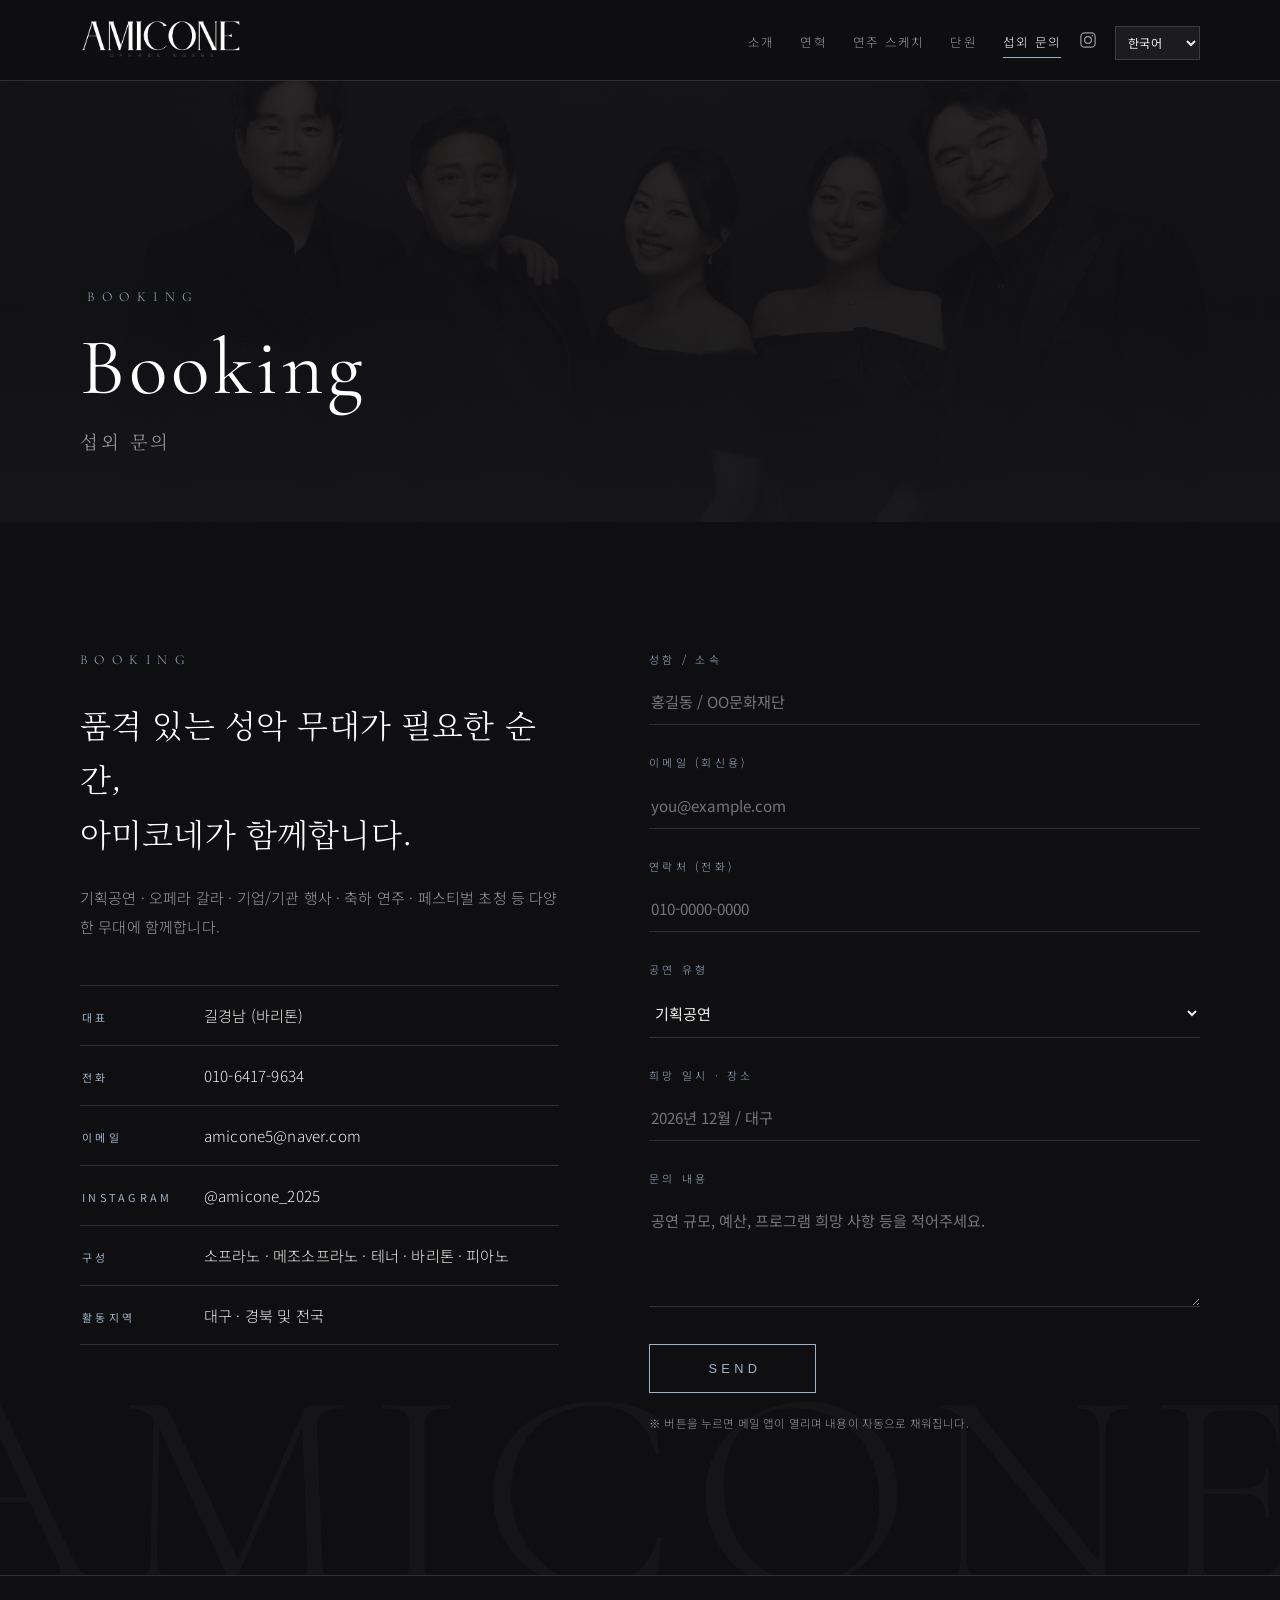
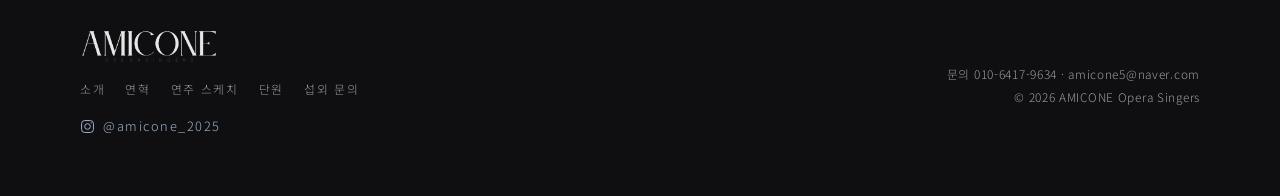
==== contact.html @ 29c4e0a0 "Add files via upload" ====
<!DOCTYPE html>
<html lang="ko">
<head>
<meta charset="UTF-8">
<meta name="viewport" content="width=device-width, initial-scale=1.0">
<title>섭외 문의 · Booking | AMICONE 아미코네</title>
<meta name="description" content="아미코네 섭외 문의 — 기획공연·기업/기관 행사·축하 연주·페스티벌 초청. 010-6417-9634 · amicone5@naver.com">
<meta property="og:type" content="website">
<meta property="og:title" content="섭외 문의 · Booking | AMICONE">
<meta property="og:description" content="기획공연·기업/기관 행사·축하 연주·페스티벌 초청 문의.">
<meta property="og:image" content="assets/hero.jpg">
<link rel="icon" href="assets/logo_dark.png" type="image/png">
<link rel="preconnect" href="https://fonts.googleapis.com">
<link href="https://fonts.googleapis.com/css2?family=Cormorant+Garamond:ital,wght@0,300;0,400;0,500;0,600;1,300;1,400&family=Noto+Serif+KR:wght@200;300;400;600&family=Noto+Sans+KR:wght@300;400;500&display=swap" rel="stylesheet">
<link rel="stylesheet" href="assets/style.css">
</head>
<body>

<nav id="nav" class="static-solid">
  <div class="wrap">
    <a href="./" class="logo"><img src="assets/logo.png" alt="AMICONE Opera Singers"></a>
    <div class="nav-right">
      <ul id="navlinks">
        <li><a href="./" data-i18n="n1">소개</a></li>
        <li><a href="history.html" data-i18n="n2">연혁</a></li>
        <li><a href="sketches.html" data-i18n="n3">연주 스케치</a></li>
        <li><a href="members.html" data-i18n="n4">단원</a></li>
        <li><a href="contact.html" class="active" data-i18n="n5">섭외 문의</a></li>
      </ul>
      <a class="nav-ig" href="https://www.instagram.com/amicone_2025/" target="_blank" rel="noopener" aria-label="Instagram"><svg width="18" height="18" viewBox="0 0 24 24" fill="none" stroke="currentColor" stroke-width="1.6"><rect x="2.5" y="2.5" width="19" height="19" rx="5"/><circle cx="12" cy="12" r="4.5"/><circle cx="17.8" cy="6.2" r="1" fill="currentColor" stroke="none"/></svg></a>
      <select class="lang-sel" id="langSel" onchange="setLang(this.value)" aria-label="Language">
        <option value="ko">한국어</option><option value="en">English</option><option value="it">Italiano</option>
      </select>
      <button class="menu-btn" onclick="document.getElementById('navlinks').classList.toggle('open')">☰</button>
    </div>
  </div>
</nav>

<header class="subhero">
  <div class="bg"></div>
  <div class="shade"></div>
  <div class="subhero-inner">
    <div class="wrap">
      <span class="label">Booking</span>
      <h1>Booking</h1>
      <p class="ko" data-i18n="n5">섭외 문의</p>
    </div>
  </div>
</header>

<section id="contact" class="contact">
  <div class="wrap">
    <div class="contact-grid">
      <div class="rv">
        <span class="label">Booking</span>
        <p class="lede" data-i18n="c_lede">품격 있는 성악 무대가 필요한 순간,<br>아미코네가 함께합니다.</p>
        <p class="desc" data-i18n="c_desc">기획공연 · 오페라 갈라 · 기업/기관 행사 · 축하 연주 · 페스티벌 초청 등 다양한 무대에 함께합니다.</p>
        <div class="c-lines">
          <div><b data-i18n="cl1">대표</b><span data-i18n="c_rep">길경남 (바리톤)</span></div>
          <div><b data-i18n="cl2">전화</b><a href="tel:010-6417-9634">010-6417-9634</a></div>
          <div><b data-i18n="cl3">이메일</b><a href="mailto:amicone5@naver.com">amicone5@naver.com</a></div>
          <div><b>INSTAGRAM</b><a href="https://www.instagram.com/amicone_2025/" target="_blank" rel="noopener">@amicone_2025</a></div>
          <div><b data-i18n="cl4">구성</b><span data-i18n="c_comp">소프라노 · 메조소프라노 · 테너 · 바리톤 · 피아노</span></div>
          <div><b data-i18n="cl5">활동지역</b><span data-i18n="c_area">대구 · 경북 및 전국</span></div>
        </div>
      </div>
      <form class="rv d1" onsubmit="return sendMail(this)">
        <div><label data-i18n="fm_who">성함 / 소속</label><input name="who" required data-ph="fm_who_ph" placeholder="홍길동 / OO문화재단"></div>
        <div><label data-i18n="fm_email">이메일 (회신용)</label><input type="email" name="email" required data-ph="fm_email_ph" placeholder="you@example.com"></div>
        <div><label data-i18n="fm_phone">연락처 (전화)</label><input type="tel" name="phone" data-ph="fm_phone_ph" placeholder="010-0000-0000"></div>
        <div><label data-i18n="fm_type">공연 유형</label>
          <select name="type">
            <option data-i18n="o1">기획공연</option><option data-i18n="o2">오페라 갈라</option><option data-i18n="o3">기업·기관 행사</option><option data-i18n="o4">축하 연주</option><option data-i18n="o5">페스티벌 초청</option><option data-i18n="o6">기타</option>
          </select>
        </div>
        <div><label data-i18n="fm_when">희망 일시 · 장소</label><input name="when" data-ph="fm_when_ph" placeholder="2026년 12월 / 대구"></div>
        <div><label data-i18n="fm_msg">문의 내용</label><textarea name="msg" required data-ph="fm_msg_ph" placeholder="공연 규모, 예산, 프로그램 희망 사항 등을 적어주세요."></textarea></div>
        <button class="btn" type="submit">SEND</button>
        <p class="form-note" data-i18n="fm_note">※ 버튼을 누르면 메일 앱이 열리며 내용이 자동으로 채워집니다.</p>
      </form>
    </div>
  </div>
</section>

<footer>
  <div class="wrap">
    <div><div class="flogo"><img src="assets/logo.png" alt="AMICONE"></div>
    <div class="fnav">
      <a href="./" data-i18n="n1">소개</a>
      <a href="history.html" data-i18n="n2">연혁</a>
      <a href="sketches.html" data-i18n="n3">연주 스케치</a>
      <a href="members.html" data-i18n="n4">단원</a>
      <a href="contact.html" data-i18n="n5">섭외 문의</a>
    </div>
    <a class="ig" href="https://www.instagram.com/amicone_2025/" target="_blank" rel="noopener" aria-label="Instagram"><svg width="15" height="15" viewBox="0 0 24 24" fill="none" stroke="currentColor" stroke-width="1.6"><rect x="2.5" y="2.5" width="19" height="19" rx="5"/><circle cx="12" cy="12" r="4.5"/><circle cx="17.8" cy="6.2" r="1" fill="currentColor" stroke="none"/></svg> @amicone_2025</a></div>
    <p data-i18n="foot">문의 010-6417-9634 · amicone5@naver.com<br>© 2026 AMICONE Opera Singers</p>
  </div>
</footer>

<script src="assets/app.js"></script>
</body>
</html>
---- assets/style.css ----
:root{
  --black:#0f0f11; --char:#161618; --char2:#1c1c1f;
  --ivory:#f3f2ee; --ivory2:#eae8e2; --paper:#faf9f6;
  --acc:#6f86a6; --acc-soft:#9fb1c9;
  --ink:#17181b; --ink-soft:#54575e; --ink-dim:#8a8d94;
  --w-ink:#ecebe7; --w-dim:#9a9ca3;
  --hairline-d:rgba(255,255,255,.14); --hairline-l:rgba(23,24,27,.16);
}
*{margin:0;padding:0;box-sizing:border-box}
html{scroll-behavior:smooth}
body{background:var(--char);color:var(--w-ink);font-family:'Noto Sans KR',sans-serif;font-weight:300;line-height:1.9;letter-spacing:.01em;overflow-x:hidden}
h1,h2,h3,.serif{font-family:'Noto Serif KR',serif;font-weight:300}
.en{font-family:'Cormorant Garamond',serif}
a{color:inherit;text-decoration:none}
img{max-width:100%;display:block}
::selection{background:var(--acc);color:#fff}
.wrap{max-width:1180px;margin:0 auto;padding:0 30px;position:relative}
.label{font-family:'Cormorant Garamond',serif;font-size:.85rem;letter-spacing:.55em;text-indent:.55em;text-transform:uppercase;color:var(--acc-soft)}
.light .label{color:var(--acc)}

/* reveal */
.rv{opacity:0;transform:translateY(30px);transition:opacity 1.1s cubic-bezier(.16,.84,.3,1),transform 1.1s cubic-bezier(.16,.84,.3,1)}
.rv.on{opacity:1;transform:none}
.rv.d1{transition-delay:.12s}.rv.d2{transition-delay:.24s}.rv.d3{transition-delay:.36s}

/* ---------- Nav ---------- */
nav{position:fixed;inset:0 0 auto;z-index:100;transition:background .45s,border-color .45s;border-bottom:1px solid transparent}
nav.solid{background:rgba(15,15,17,.9);backdrop-filter:blur(16px);border-bottom-color:var(--hairline-d)}
nav.static-solid{background:rgba(15,15,17,.96);backdrop-filter:blur(16px);border-bottom-color:var(--hairline-d)}
nav .wrap{display:flex;align-items:center;justify-content:space-between;height:80px}
.logo img{height:40px;width:auto;display:block}
nav ul{display:flex;gap:26px;list-style:none;flex-wrap:nowrap}
nav ul a{color:var(--w-dim);font-size:.78rem;letter-spacing:.18em;transition:color .3s;white-space:nowrap;position:relative}
nav ul a:hover{color:#fff}
nav ul a.active{color:#fff}
nav ul a.active::after{content:"";position:absolute;left:0;right:0;bottom:-7px;height:1px;background:var(--acc-soft)}
.menu-btn{display:none;background:none;border:none;color:#fff;font-size:1.4rem;cursor:pointer}
.nav-right{display:flex;align-items:center;gap:18px;flex-shrink:0}
.lang-sel{background:rgba(255,255,255,.06);border:1px solid var(--hairline-d);color:var(--w-ink);font-family:inherit;font-size:.76rem;letter-spacing:.04em;padding:6px 8px;cursor:pointer;border-radius:0;width:auto;flex-shrink:0}
.lang-sel option{background:#161618;color:#eee}
.nav-ig{display:inline-flex;align-items:center;color:var(--w-dim);transition:color .3s}
.nav-ig:hover{color:#fff}

/* ---------- Hero (home) ---------- */
.hero{position:relative;min-height:100vh;display:flex;align-items:flex-end;overflow:hidden}
.hero .bg{position:absolute;inset:0;background:url('hero.jpg') center 30%/cover no-repeat;animation:slowZoom 14s ease-out both}
@keyframes slowZoom{from{transform:scale(1.08)}to{transform:scale(1)}}
.hero .shade{position:absolute;inset:0;background:linear-gradient(180deg,rgba(15,15,17,.45) 0%,rgba(15,15,17,.08) 38%,rgba(15,15,17,.82) 100%)}
.hero-inner{position:relative;z-index:2;width:100%;padding:0 0 9vh}
.hero .kicker{font-size:.78rem;letter-spacing:.5em;color:#d5d6d8;margin-bottom:22px;animation:fadeUp 1.4s .3s cubic-bezier(.16,.84,.3,1) both}
.hero .hero-logo{width:clamp(260px,38vw,560px);height:auto;filter:drop-shadow(0 4px 14px rgba(0,0,0,.9)) drop-shadow(0 2px 46px rgba(0,0,0,.55));animation:fadeUp 1.4s .5s cubic-bezier(.16,.84,.3,1) both}
.hero .sub{display:flex;flex-wrap:wrap;align-items:baseline;gap:14px 34px;margin-top:34px;animation:fadeUp 1.4s .7s cubic-bezier(.16,.84,.3,1) both}
.hero .sub p{font-family:'Noto Serif KR',serif;font-size:1.05rem;color:#e6e6e4;letter-spacing:.08em}
.hero .sub span{font-size:.75rem;letter-spacing:.3em;color:#b8bcc4;border:1px solid rgba(255,255,255,.3);padding:8px 20px}
@keyframes fadeUp{from{opacity:0;transform:translateY(28px)}to{opacity:1;transform:none}}
.scroll-hint{position:absolute;right:42px;bottom:9vh;z-index:2;writing-mode:vertical-rl;font-size:.66rem;letter-spacing:.4em;color:#cfd0d2;display:flex;align-items:center;gap:14px}
.scroll-hint i{width:1px;height:64px;background:rgba(255,255,255,.35);position:relative;overflow:hidden}
.scroll-hint i::after{content:"";position:absolute;top:-20px;left:0;width:1px;height:20px;background:#fff;animation:drip 2.2s infinite}
@keyframes drip{to{top:70px}}

/* ---------- Sub-hero (inner pages) ---------- */
.subhero{position:relative;min-height:58vh;display:flex;align-items:flex-end;overflow:hidden;background:var(--char)}
.subhero .bg{position:absolute;inset:0;background:url('hero.jpg') center 10%/cover no-repeat;opacity:.28;filter:grayscale(.4);animation:slowZoom 16s ease-out both}
.subhero .shade{position:absolute;inset:0;background:linear-gradient(180deg,rgba(15,15,17,.55) 0%,rgba(15,15,17,.72) 60%,rgba(22,22,24,.92) 100%)}
.subhero-inner{position:relative;z-index:2;width:100%;padding:132px 0 7vh}
.subhero .label{display:block;margin-bottom:18px;animation:fadeUp 1.2s .2s cubic-bezier(.16,.84,.3,1) both}
.subhero h1{font-family:'Cormorant Garamond',serif;font-weight:400;color:#fff;font-size:clamp(2.6rem,7vw,5rem);line-height:1;letter-spacing:.05em;animation:fadeUp 1.2s .35s cubic-bezier(.16,.84,.3,1) both}
.subhero .ko{font-family:'Noto Serif KR',serif;font-size:1.15rem;color:var(--w-dim);letter-spacing:.14em;margin-top:16px;animation:fadeUp 1.2s .5s cubic-bezier(.16,.84,.3,1) both}

/* ---------- Intro (ivory) ---------- */
.light{background:var(--ivory);color:var(--ink)}
.intro{padding:130px 0 110px}
.intro-grid{display:grid;grid-template-columns:1.05fr .95fr;gap:80px;align-items:start}
.intro h2{font-size:clamp(1.9rem,3.6vw,2.7rem);line-height:1.55;letter-spacing:.02em;margin-top:26px}
.intro h2 b{font-weight:600;color:var(--acc)}
.intro .body p{color:var(--ink-soft);margin-bottom:1.4em;font-size:.98rem}
.intro .body strong{color:var(--ink);font-weight:500}
.intro-photo-col{align-self:center}
.intro-photo{position:relative;overflow:hidden}
.intro-photo img{width:100%;aspect-ratio:4/3;object-fit:cover;display:block}
.intro-photo figcaption{position:absolute;left:0;bottom:30px;background:var(--acc);color:#fff;font-family:'Cormorant Garamond',serif;letter-spacing:.24em;font-size:.82rem;padding:11px 22px;text-transform:uppercase;white-space:nowrap;box-shadow:0 10px 30px rgba(0,0,0,.28)}
.stats{display:grid;grid-template-columns:repeat(4,1fr);border-top:1px solid var(--hairline-l);margin-top:84px}
.stat{padding:34px 8px 6px;border-left:1px solid var(--hairline-l);text-align:center}
.stat:first-child{border-left:none}
.stat .num{font-family:'Cormorant Garamond',serif;font-size:3rem;line-height:1;color:var(--ink)}
.stat .num i{font-style:normal;color:var(--acc);font-size:1.8rem}
.stat .lbl{font-size:.72rem;letter-spacing:.26em;color:var(--ink-dim);margin-top:10px}

/* ---------- Facts band ---------- */
.facts{background:var(--ivory2);padding:64px 0}
.facts dl{display:grid;grid-template-columns:repeat(3,1fr);gap:34px 60px}
.facts div{border-top:1px solid var(--hairline-l);padding-top:18px}
.facts dt{font-size:.7rem;letter-spacing:.32em;color:var(--acc);margin-bottom:6px}
.facts dd{font-family:'Noto Serif KR',serif;font-size:1.02rem;color:var(--ink)}

/* ---------- Quote band (dark, full-bleed photo) ---------- */
.quote{position:relative;padding:150px 0;overflow:hidden;background:var(--black)}
.quote .bg{position:absolute;inset:0;background:url('group2.jpg') center 35%/cover no-repeat;opacity:.38}
.quote .shade{position:absolute;inset:0;background:linear-gradient(90deg,rgba(15,15,17,.9),rgba(15,15,17,.35))}
.quote .wrap{position:relative;z-index:2}
.quote blockquote{font-family:'Cormorant Garamond',serif;font-style:italic;font-size:clamp(1.8rem,3.6vw,2.8rem);line-height:1.35;color:#fff;max-width:640px}
.quote .who{margin-top:26px;font-size:.78rem;letter-spacing:.3em;color:var(--acc-soft)}

/* ---------- Explore (home page nav cards) ---------- */
.explore{background:var(--char2);padding:120px 0}
.explore .sec-head{margin-bottom:56px}
.exp-grid{display:grid;grid-template-columns:repeat(4,1fr);gap:22px}
.exp-card{display:block;border:1px solid var(--hairline-d);padding:40px 26px;transition:background .4s,border-color .4s,transform .4s;position:relative;overflow:hidden}
.exp-card:hover{background:rgba(255,255,255,.03);border-color:var(--acc-soft);transform:translateY(-4px)}
.exp-card .en{display:block;font-family:'Cormorant Garamond',serif;font-style:italic;font-size:1.05rem;color:var(--acc-soft);margin-bottom:14px}
.exp-card h3{font-size:1.35rem;color:#fff;letter-spacing:.06em}
.exp-card p{font-size:.82rem;color:var(--w-dim);margin-top:12px;line-height:1.7}
.exp-card .arrow{margin-top:22px;font-size:.72rem;letter-spacing:.28em;color:var(--acc-soft)}

/* ---------- Section head ---------- */
.sec-head{margin-bottom:80px}
.sec-head.center{text-align:center}
.sec-head h2{font-size:clamp(2rem,4.4vw,3rem);letter-spacing:.05em;margin-top:20px;color:#fff}
.light .sec-head h2{color:var(--ink)}

/* ---------- History / timeline ---------- */
.history{padding:120px 0 110px;background:var(--char2)}
.timeline{max-width:840px;margin:0 auto}
.t-item{display:grid;grid-template-columns:130px 1fr;gap:40px;padding:26px 6px;border-bottom:1px solid var(--hairline-d);align-items:baseline;transition:background .3s}
.t-item:hover{background:rgba(255,255,255,.025)}
.t-item .year{font-family:'Cormorant Garamond',serif;font-size:2rem;color:var(--acc-soft);line-height:1}
.t-item .desc{color:var(--w-dim);font-size:.95rem}
.t-item .desc b{color:var(--w-ink);font-weight:400}
.t-item .detail{display:block;margin-top:10px;padding-top:10px;border-top:1px dashed rgba(255,255,255,.08)}
.t-item .detail p{font-size:.84rem;color:var(--w-dim);padding:2px 0 2px 16px;position:relative;line-height:1.7}
.t-item .detail p::before{content:"";position:absolute;left:0;top:13px;width:6px;height:1px;background:var(--acc)}

/* ---------- Posters / Gallery ---------- */
.posters{padding:120px 0 140px;background:var(--black)}
.poster-grid{display:grid;grid-template-columns:repeat(5,1fr);gap:18px}
.pcard{cursor:pointer;position:relative;overflow:hidden;background:#0c0c0c}
.pcard img{aspect-ratio:3/4.1;object-fit:cover;object-position:top;width:100%;filter:brightness(.92);transition:transform .8s cubic-bezier(.16,.84,.3,1),filter .5s}
.pcard:hover img{transform:scale(1.05);filter:brightness(1)}
.pcard .cap{position:absolute;inset:auto 0 0;padding:48px 18px 16px;background:linear-gradient(180deg,transparent,rgba(0,0,0,.85));opacity:0;transition:opacity .45s}
.pcard:hover .cap{opacity:1}
.pcard .cap .y{font-family:'Cormorant Garamond',serif;font-style:italic;color:var(--acc-soft);font-size:.95rem}
.pcard .cap .t{font-size:.85rem;color:#fff;letter-spacing:.03em}
.posters .more-note{text-align:center;margin-top:34px;font-size:.78rem;letter-spacing:.18em;color:var(--w-dim)}
/* ensemble photo band (members page) */
.ensemble{padding:90px 0 80px;background:var(--char)}
.photo-grid{display:grid;grid-template-columns:2fr 1fr;gap:22px}
.photo-grid .pcard img{aspect-ratio:auto;height:100%;object-fit:cover;object-position:center}
.photo-grid .pcard{display:flex}
.ens-lede{max-width:720px;margin:48px auto 0;text-align:center;font-family:'Noto Serif KR',serif;font-size:1.05rem;line-height:2;color:var(--w-dim)}
/* lightbox */
.lb{position:fixed;inset:0;z-index:200;background:rgba(8,8,8,.94);display:none;align-items:center;justify-content:center;padding:5vh 5vw;cursor:zoom-out}
.lb.open{display:flex}
.lb img{max-height:90vh;max-width:92vw;width:auto;box-shadow:0 30px 90px rgba(0,0,0,.8)}
.lb .x{position:absolute;top:26px;right:36px;font-size:1.6rem;color:#fff;cursor:pointer;font-family:serif}

/* ---------- Members (ivory) ---------- */
.members{padding:120px 0 120px}
.member-grid{display:grid;grid-template-columns:repeat(3,1fr);gap:54px 44px;margin-top:10px}
.member .photo{overflow:hidden;margin-bottom:20px;background:#e3e2de;position:relative;aspect-ratio:3/4}
.member .photo img{width:100%;height:100%;aspect-ratio:3/4;object-fit:cover;object-position:top;display:block;filter:grayscale(1);transition:filter .55s ease,transform .9s cubic-bezier(.16,.84,.3,1)}
.member:hover .photo img{filter:grayscale(0);transform:scale(1.04)}
/* 이재영: 검은 드레스 → 호버 시 파란 드레스로 크로스페이드 */
.member .photo img.alt{position:absolute;inset:0;opacity:0;transition:opacity .7s ease,filter .55s ease,transform .9s cubic-bezier(.16,.84,.3,1)}
.member:hover .photo img.alt{opacity:1}
.member .inst{font-family:'Cormorant Garamond',serif;font-style:italic;font-size:.95rem;color:var(--acc);letter-spacing:.1em}
.member h3{font-size:1.5rem;font-weight:400;letter-spacing:.1em;margin:6px 0 2px;color:var(--ink)}
.member .title{font-size:.8rem;color:var(--ink-soft);letter-spacing:.04em;margin-bottom:16px;min-height:1.4em}
.member ul{list-style:none}
.member li{font-size:.82rem;color:var(--ink-dim);padding:2.5px 0;line-height:1.7}
.member li.hideable{display:none}
.member.open li.hideable{display:block}
.member .more{display:inline-block;margin-top:12px;font-size:.7rem;letter-spacing:.26em;color:var(--acc);cursor:pointer}
.member .more:hover{color:var(--ink)}

/* ---------- Contact ---------- */
.contact{padding:120px 0 140px;background:var(--black);position:relative;overflow:hidden}
.contact::before{content:"AMICONE";position:absolute;right:-3%;bottom:-6%;font-family:'Cormorant Garamond',serif;font-size:18rem;line-height:1;color:rgba(255,255,255,.025);letter-spacing:.05em;pointer-events:none}
.contact-grid{display:grid;grid-template-columns:1fr 1.15fr;gap:90px;align-items:start}
.contact .lede{font-family:'Noto Serif KR',serif;font-size:clamp(1.5rem,2.8vw,2rem);line-height:1.7;color:#fff;margin-top:24px}
.contact .desc{color:var(--w-dim);font-size:.94rem;margin-top:24px}
.c-lines{margin-top:44px;border-top:1px solid var(--hairline-d)}
.c-lines div{display:flex;gap:26px;padding:15px 2px;border-bottom:1px solid var(--hairline-d);font-size:.95rem;align-items:baseline}
.c-lines b{width:96px;flex-shrink:0;font-weight:400;font-size:.68rem;letter-spacing:.3em;color:var(--acc-soft)}
.c-lines a:hover{color:var(--acc-soft)}
form{display:grid;gap:20px}
label{font-size:.68rem;letter-spacing:.3em;color:var(--acc-soft)}
input,select,textarea{width:100%;background:transparent;border:none;border-bottom:1px solid var(--hairline-d);color:var(--w-ink);padding:12px 2px;font-family:inherit;font-size:.95rem;margin-top:6px;transition:border-color .3s;border-radius:0}
select{color:var(--w-ink)} select option{background:#161618}
input:focus,select:focus,textarea:focus{outline:none;border-bottom-color:var(--acc-soft)}
textarea{min-height:110px;resize:vertical}
.btn{justify-self:start;background:none;border:1px solid var(--acc-soft);color:var(--acc-soft);padding:16px 54px;font-size:.8rem;letter-spacing:.34em;text-indent:.34em;cursor:pointer;transition:background .35s,color .35s;margin-top:8px}
.btn:hover{background:var(--acc-soft);color:#111}
.form-note{font-size:.72rem;color:var(--w-dim)}

/* ---------- Footer ---------- */
footer{background:var(--black);border-top:1px solid var(--hairline-d);padding:54px 0}
footer .wrap{display:flex;justify-content:space-between;align-items:center;gap:20px;flex-wrap:wrap}
footer .flogo img{height:34px;width:auto;opacity:.9}
footer .fnav{display:flex;gap:20px;flex-wrap:wrap;margin-top:14px}
footer .fnav a{font-size:.74rem;letter-spacing:.14em;color:var(--w-dim);transition:color .3s}
footer .fnav a:hover{color:var(--acc-soft)}
footer .ig{display:inline-flex;align-items:center;gap:8px;margin-top:14px;font-size:.8rem;letter-spacing:.12em;color:var(--acc-soft);transition:color .3s}
footer .ig:hover{color:#fff}
footer p{font-size:.74rem;color:var(--w-dim);letter-spacing:.06em;text-align:right}

/* ---------- Responsive ---------- */
@media(max-width:1100px){
  nav ul{position:fixed;top:80px;right:0;flex-direction:column;background:rgba(12,12,12,.97);border:1px solid var(--hairline-d);padding:30px 44px;gap:22px;transform:translateX(110%);transition:transform .35s}
  nav ul.open{transform:none}
  nav ul a.active::after{display:none}
  .menu-btn{display:block}
  .logo img{height:34px}
  .intro-grid,.contact-grid{grid-template-columns:1fr;gap:50px}
  .stats{grid-template-columns:repeat(2,1fr)}
  .stat{border-top:1px solid var(--hairline-l)}
  .facts dl{grid-template-columns:1fr 1fr}
  .exp-grid{grid-template-columns:1fr 1fr}
  .poster-grid{grid-template-columns:repeat(3,1fr)}
  .photo-grid{grid-template-columns:1fr}
  .member-grid{grid-template-columns:1fr 1fr;gap:44px 30px}
  .t-item{grid-template-columns:84px 1fr;gap:22px}
  .t-item .year{font-size:1.5rem}
  .scroll-hint{display:none}
  .contact::before{font-size:8rem}
  .intro-photo figcaption{font-size:.74rem;padding:9px 16px;bottom:22px}
  footer p{text-align:left}
}
@media(max-width:560px){
  .exp-grid{grid-template-columns:1fr}
  .subhero-inner{padding:120px 0 6vh}
  .member-grid{grid-template-columns:1fr}
  .facts dl{grid-template-columns:1fr}
  .poster-grid{grid-template-columns:1fr 1fr;gap:12px}
  .hero .hero-logo{width:min(82vw,360px)}
}

/* ---------- Mobile: show the whole group photo (no crop) ---------- */
@media(max-width:820px){
  .hero{min-height:86vh}
  .hero .bg{background:#171a1e url('hero.jpg') center 80px/contain no-repeat;animation:none}
  .hero .shade{background:linear-gradient(180deg,rgba(23,26,30,.3) 0,rgba(23,26,30,0) 120px,rgba(23,26,30,0) calc(80px + 46vw),#171a1e calc(80px + 66.7vw),#171a1e 100%)}
  .hero-inner{padding-bottom:7vh}
  .subhero{min-height:auto}
  .subhero .bg{background:#171a1e url('hero.jpg') center 80px/contain no-repeat;opacity:.55;animation:none;filter:none}
  .subhero .shade{background:linear-gradient(180deg,rgba(23,26,30,.3) 0,rgba(23,26,30,0) 120px,rgba(23,26,30,0) calc(80px + 46vw),#171a1e calc(80px + 66.7vw),#171a1e 100%)}
  .subhero-inner{padding:calc(80px + 60vw) 0 6vh}
}
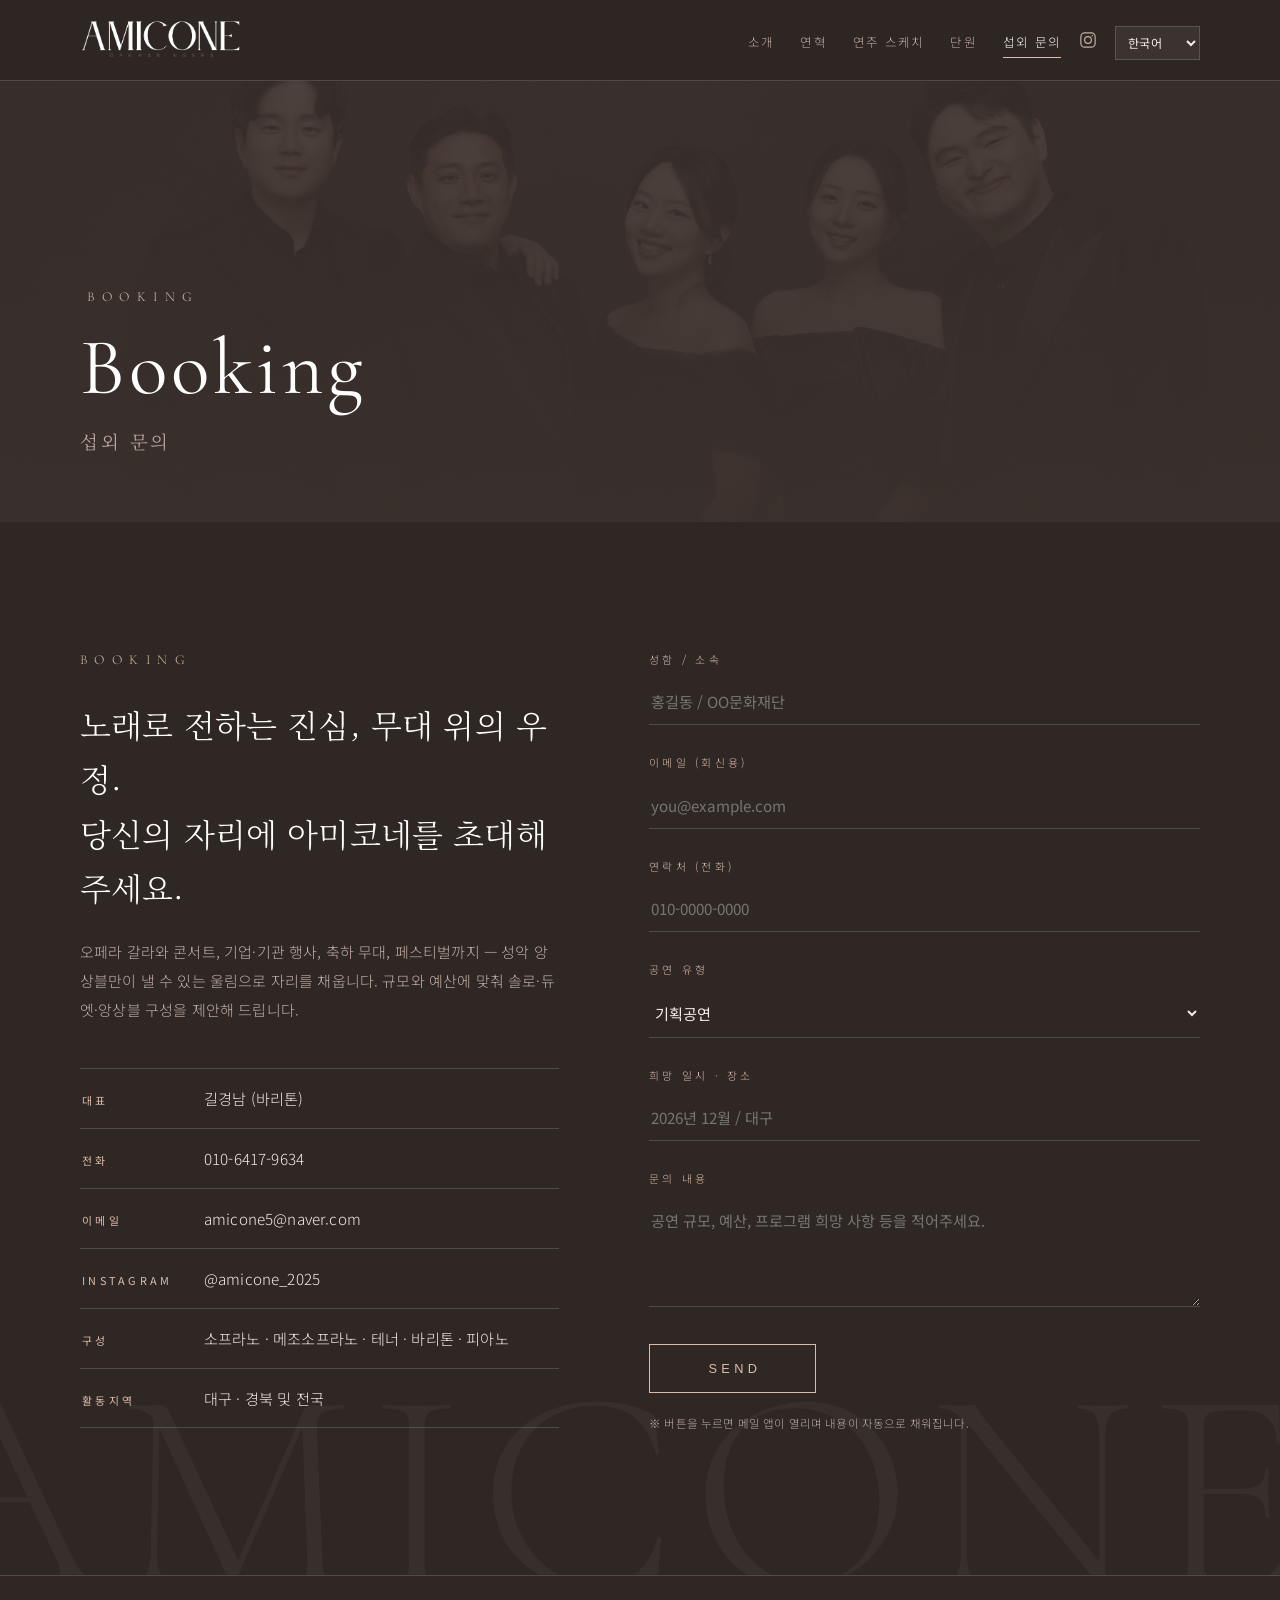
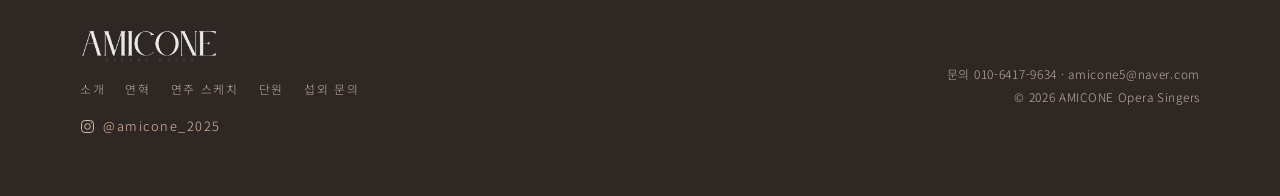
==== commit fce56211: "Add files via upload" ====
--- a/contact.html
+++ b/contact.html
@@ -53,8 +53,8 @@
     <div class="contact-grid">
       <div class="rv">
         <span class="label">Booking</span>
-        <p class="lede" data-i18n="c_lede">품격 있는 성악 무대가 필요한 순간,<br>아미코네가 함께합니다.</p>
-        <p class="desc" data-i18n="c_desc">기획공연 · 오페라 갈라 · 기업/기관 행사 · 축하 연주 · 페스티벌 초청 등 다양한 무대에 함께합니다.</p>
+        <p class="lede" data-i18n="c_lede">노래로 전하는 진심, 무대 위의 우정.<br>당신의 자리에 아미코네를 초대해 주세요.</p>
+        <p class="desc" data-i18n="c_desc">오페라 갈라와 콘서트, 기업·기관 행사, 축하 무대, 페스티벌까지 — 성악 앙상블만이 낼 수 있는 울림으로 자리를 채웁니다. 규모와 예산에 맞춰 솔로·듀엣·앙상블 구성을 제안해 드립니다.</p>
         <div class="c-lines">
           <div><b data-i18n="cl1">대표</b><span data-i18n="c_rep">길경남 (바리톤)</span></div>
           <div><b data-i18n="cl2">전화</b><a href="tel:010-6417-9634">010-6417-9634</a></div>
--- a/assets/style.css
+++ b/assets/style.css
@@ -1,10 +1,10 @@
 :root{
-  --black:#0f0f11; --char:#161618; --char2:#1c1c1f;
-  --ivory:#f3f2ee; --ivory2:#eae8e2; --paper:#faf9f6;
-  --acc:#6f86a6; --acc-soft:#9fb1c9;
-  --ink:#17181b; --ink-soft:#54575e; --ink-dim:#8a8d94;
-  --w-ink:#ecebe7; --w-dim:#9a9ca3;
-  --hairline-d:rgba(255,255,255,.14); --hairline-l:rgba(23,24,27,.16);
+  --black:#2f2724; --char:#3a302c; --char2:#463a35;
+  --ivory:#f4dfd6; --ivory2:#ecd1c6; --paper:#f9ede7;
+  --acc:#8a6f63; --acc-soft:#dcbba9;
+  --ink:#3a2a25; --ink-soft:#6b5750; --ink-dim:#98837b;
+  --w-ink:#f5ebe6; --w-dim:#c2aea5;
+  --hairline-d:rgba(255,255,255,.16); --hairline-l:rgba(58,42,37,.16);
 }
 *{margin:0;padding:0;box-sizing:border-box}
 html{scroll-behavior:smooth}
@@ -25,8 +25,8 @@
 
 /* ---------- Nav ---------- */
 nav{position:fixed;inset:0 0 auto;z-index:100;transition:background .45s,border-color .45s;border-bottom:1px solid transparent}
-nav.solid{background:rgba(15,15,17,.9);backdrop-filter:blur(16px);border-bottom-color:var(--hairline-d)}
-nav.static-solid{background:rgba(15,15,17,.96);backdrop-filter:blur(16px);border-bottom-color:var(--hairline-d)}
+nav.solid{background:rgba(47,39,36,.9);backdrop-filter:blur(16px);border-bottom-color:var(--hairline-d)}
+nav.static-solid{background:rgba(47,39,36,.97);backdrop-filter:blur(16px);border-bottom-color:var(--hairline-d)}
 nav .wrap{display:flex;align-items:center;justify-content:space-between;height:80px}
 .logo img{height:40px;width:auto;display:block}
 nav ul{display:flex;gap:26px;list-style:none;flex-wrap:nowrap}
@@ -37,7 +37,7 @@
 .menu-btn{display:none;background:none;border:none;color:#fff;font-size:1.4rem;cursor:pointer}
 .nav-right{display:flex;align-items:center;gap:18px;flex-shrink:0}
 .lang-sel{background:rgba(255,255,255,.06);border:1px solid var(--hairline-d);color:var(--w-ink);font-family:inherit;font-size:.76rem;letter-spacing:.04em;padding:6px 8px;cursor:pointer;border-radius:0;width:auto;flex-shrink:0}
-.lang-sel option{background:#161618;color:#eee}
+.lang-sel option{background:#3a302c;color:#eee}
 .nav-ig{display:inline-flex;align-items:center;color:var(--w-dim);transition:color .3s}
 .nav-ig:hover{color:#fff}
 
@@ -45,7 +45,7 @@
 .hero{position:relative;min-height:100vh;display:flex;align-items:flex-end;overflow:hidden}
 .hero .bg{position:absolute;inset:0;background:url('hero.jpg') center 30%/cover no-repeat;animation:slowZoom 14s ease-out both}
 @keyframes slowZoom{from{transform:scale(1.08)}to{transform:scale(1)}}
-.hero .shade{position:absolute;inset:0;background:linear-gradient(180deg,rgba(15,15,17,.45) 0%,rgba(15,15,17,.08) 38%,rgba(15,15,17,.82) 100%)}
+.hero .shade{position:absolute;inset:0;background:linear-gradient(180deg,rgba(47,39,36,.5) 0%,rgba(47,39,36,.08) 38%,rgba(47,39,36,.88) 100%)}
 .hero-inner{position:relative;z-index:2;width:100%;padding:0 0 9vh}
 .hero .kicker{font-size:.78rem;letter-spacing:.5em;color:#d5d6d8;margin-bottom:22px;animation:fadeUp 1.4s .3s cubic-bezier(.16,.84,.3,1) both}
 .hero .hero-logo{width:clamp(260px,38vw,560px);height:auto;filter:drop-shadow(0 4px 14px rgba(0,0,0,.9)) drop-shadow(0 2px 46px rgba(0,0,0,.55));animation:fadeUp 1.4s .5s cubic-bezier(.16,.84,.3,1) both}
@@ -61,7 +61,7 @@
 /* ---------- Sub-hero (inner pages) ---------- */
 .subhero{position:relative;min-height:58vh;display:flex;align-items:flex-end;overflow:hidden;background:var(--char)}
 .subhero .bg{position:absolute;inset:0;background:url('hero.jpg') center 10%/cover no-repeat;opacity:.28;filter:grayscale(.4);animation:slowZoom 16s ease-out both}
-.subhero .shade{position:absolute;inset:0;background:linear-gradient(180deg,rgba(15,15,17,.55) 0%,rgba(15,15,17,.72) 60%,rgba(22,22,24,.92) 100%)}
+.subhero .shade{position:absolute;inset:0;background:linear-gradient(180deg,rgba(58,48,44,.55) 0%,rgba(58,48,44,.75) 60%,rgba(58,48,44,.95) 100%)}
 .subhero-inner{position:relative;z-index:2;width:100%;padding:132px 0 7vh}
 .subhero .label{display:block;margin-bottom:18px;animation:fadeUp 1.2s .2s cubic-bezier(.16,.84,.3,1) both}
 .subhero h1{font-family:'Cormorant Garamond',serif;font-weight:400;color:#fff;font-size:clamp(2.6rem,7vw,5rem);line-height:1;letter-spacing:.05em;animation:fadeUp 1.2s .35s cubic-bezier(.16,.84,.3,1) both}
@@ -96,7 +96,7 @@
 /* ---------- Quote band (dark, full-bleed photo) ---------- */
 .quote{position:relative;padding:150px 0;overflow:hidden;background:var(--black)}
 .quote .bg{position:absolute;inset:0;background:url('group2.jpg') center 35%/cover no-repeat;opacity:.38}
-.quote .shade{position:absolute;inset:0;background:linear-gradient(90deg,rgba(15,15,17,.9),rgba(15,15,17,.35))}
+.quote .shade{position:absolute;inset:0;background:linear-gradient(90deg,rgba(47,39,36,.92),rgba(47,39,36,.4))}
 .quote .wrap{position:relative;z-index:2}
 .quote blockquote{font-family:'Cormorant Garamond',serif;font-style:italic;font-size:clamp(1.8rem,3.6vw,2.8rem);line-height:1.35;color:#fff;max-width:640px}
 .quote .who{margin-top:26px;font-size:.78rem;letter-spacing:.3em;color:var(--acc-soft)}
@@ -122,7 +122,7 @@
 .history{padding:120px 0 110px;background:var(--char2)}
 .timeline{max-width:840px;margin:0 auto}
 .t-item{display:grid;grid-template-columns:130px 1fr;gap:40px;padding:26px 6px;border-bottom:1px solid var(--hairline-d);align-items:baseline;transition:background .3s}
-.t-item:hover{background:rgba(255,255,255,.025)}
+.t-item:hover{background:rgba(255,255,255,.035)}
 .t-item .year{font-family:'Cormorant Garamond',serif;font-size:2rem;color:var(--acc-soft);line-height:1}
 .t-item .desc{color:var(--w-dim);font-size:.95rem}
 .t-item .desc b{color:var(--w-ink);font-weight:400}
@@ -133,7 +133,7 @@
 /* ---------- Posters / Gallery ---------- */
 .posters{padding:120px 0 140px;background:var(--black)}
 .poster-grid{display:grid;grid-template-columns:repeat(5,1fr);gap:18px}
-.pcard{cursor:pointer;position:relative;overflow:hidden;background:#0c0c0c}
+.pcard{cursor:pointer;position:relative;overflow:hidden;background:#241d1a}
 .pcard img{aspect-ratio:3/4.1;object-fit:cover;object-position:top;width:100%;filter:brightness(.92);transition:transform .8s cubic-bezier(.16,.84,.3,1),filter .5s}
 .pcard:hover img{transform:scale(1.05);filter:brightness(1)}
 .pcard .cap{position:absolute;inset:auto 0 0;padding:48px 18px 16px;background:linear-gradient(180deg,transparent,rgba(0,0,0,.85));opacity:0;transition:opacity .45s}
@@ -156,7 +156,7 @@
 /* ---------- Members (ivory) ---------- */
 .members{padding:120px 0 120px}
 .member-grid{display:grid;grid-template-columns:repeat(3,1fr);gap:54px 44px;margin-top:10px}
-.member .photo{overflow:hidden;margin-bottom:20px;background:#e3e2de;position:relative;aspect-ratio:3/4}
+.member .photo{overflow:hidden;margin-bottom:20px;background:#e6cfc4;position:relative;aspect-ratio:3/4}
 .member .photo img{width:100%;height:100%;aspect-ratio:3/4;object-fit:cover;object-position:top;display:block;filter:grayscale(1);transition:filter .55s ease,transform .9s cubic-bezier(.16,.84,.3,1)}
 .member:hover .photo img{filter:grayscale(0);transform:scale(1.04)}
 /* 이재영: 검은 드레스 → 호버 시 파란 드레스로 크로스페이드 */
@@ -174,7 +174,7 @@
 
 /* ---------- Contact ---------- */
 .contact{padding:120px 0 140px;background:var(--black);position:relative;overflow:hidden}
-.contact::before{content:"AMICONE";position:absolute;right:-3%;bottom:-6%;font-family:'Cormorant Garamond',serif;font-size:18rem;line-height:1;color:rgba(255,255,255,.025);letter-spacing:.05em;pointer-events:none}
+.contact::before{content:"AMICONE";position:absolute;right:-3%;bottom:-6%;font-family:'Cormorant Garamond',serif;font-size:18rem;line-height:1;color:rgba(255,255,255,.035);letter-spacing:.05em;pointer-events:none}
 .contact-grid{display:grid;grid-template-columns:1fr 1.15fr;gap:90px;align-items:start}
 .contact .lede{font-family:'Noto Serif KR',serif;font-size:clamp(1.5rem,2.8vw,2rem);line-height:1.7;color:#fff;margin-top:24px}
 .contact .desc{color:var(--w-dim);font-size:.94rem;margin-top:24px}
@@ -185,7 +185,7 @@
 form{display:grid;gap:20px}
 label{font-size:.68rem;letter-spacing:.3em;color:var(--acc-soft)}
 input,select,textarea{width:100%;background:transparent;border:none;border-bottom:1px solid var(--hairline-d);color:var(--w-ink);padding:12px 2px;font-family:inherit;font-size:.95rem;margin-top:6px;transition:border-color .3s;border-radius:0}
-select{color:var(--w-ink)} select option{background:#161618}
+select{color:var(--w-ink)} select option{background:#3a302c}
 input:focus,select:focus,textarea:focus{outline:none;border-bottom-color:var(--acc-soft)}
 textarea{min-height:110px;resize:vertical}
 .btn{justify-self:start;background:none;border:1px solid var(--acc-soft);color:var(--acc-soft);padding:16px 54px;font-size:.8rem;letter-spacing:.34em;text-indent:.34em;cursor:pointer;transition:background .35s,color .35s;margin-top:8px}
@@ -205,7 +205,7 @@
 
 /* ---------- Responsive ---------- */
 @media(max-width:1100px){
-  nav ul{position:fixed;top:80px;right:0;flex-direction:column;background:rgba(12,12,12,.97);border:1px solid var(--hairline-d);padding:30px 44px;gap:22px;transform:translateX(110%);transition:transform .35s}
+  nav ul{position:fixed;top:80px;right:0;flex-direction:column;background:rgba(40,33,30,.97);border:1px solid var(--hairline-d);padding:30px 44px;gap:22px;transform:translateX(110%);transition:transform .35s}
   nav ul.open{transform:none}
   nav ul a.active::after{display:none}
   .menu-btn{display:block}
@@ -237,11 +237,11 @@
 /* ---------- Mobile: show the whole group photo (no crop) ---------- */
 @media(max-width:820px){
   .hero{min-height:86vh}
-  .hero .bg{background:#171a1e url('hero.jpg') center 80px/contain no-repeat;animation:none}
-  .hero .shade{background:linear-gradient(180deg,rgba(23,26,30,.3) 0,rgba(23,26,30,0) 120px,rgba(23,26,30,0) calc(80px + 46vw),#171a1e calc(80px + 66.7vw),#171a1e 100%)}
+  .hero .bg{background:#332a27 url('hero.jpg') center 80px/contain no-repeat;animation:none}
+  .hero .shade{background:linear-gradient(180deg,rgba(51,42,39,.3) 0,rgba(51,42,39,0) 120px,rgba(51,42,39,0) calc(80px + 46vw),#332a27 calc(80px + 66.7vw),#332a27 100%)}
   .hero-inner{padding-bottom:7vh}
   .subhero{min-height:auto}
-  .subhero .bg{background:#171a1e url('hero.jpg') center 80px/contain no-repeat;opacity:.55;animation:none;filter:none}
-  .subhero .shade{background:linear-gradient(180deg,rgba(23,26,30,.3) 0,rgba(23,26,30,0) 120px,rgba(23,26,30,0) calc(80px + 46vw),#171a1e calc(80px + 66.7vw),#171a1e 100%)}
+  .subhero .bg{background:#332a27 url('hero.jpg') center 80px/contain no-repeat;opacity:.55;animation:none;filter:none}
+  .subhero .shade{background:linear-gradient(180deg,rgba(51,42,39,.3) 0,rgba(51,42,39,0) 120px,rgba(51,42,39,0) calc(80px + 46vw),#332a27 calc(80px + 66.7vw),#332a27 100%)}
   .subhero-inner{padding:calc(80px + 60vw) 0 6vh}
 }
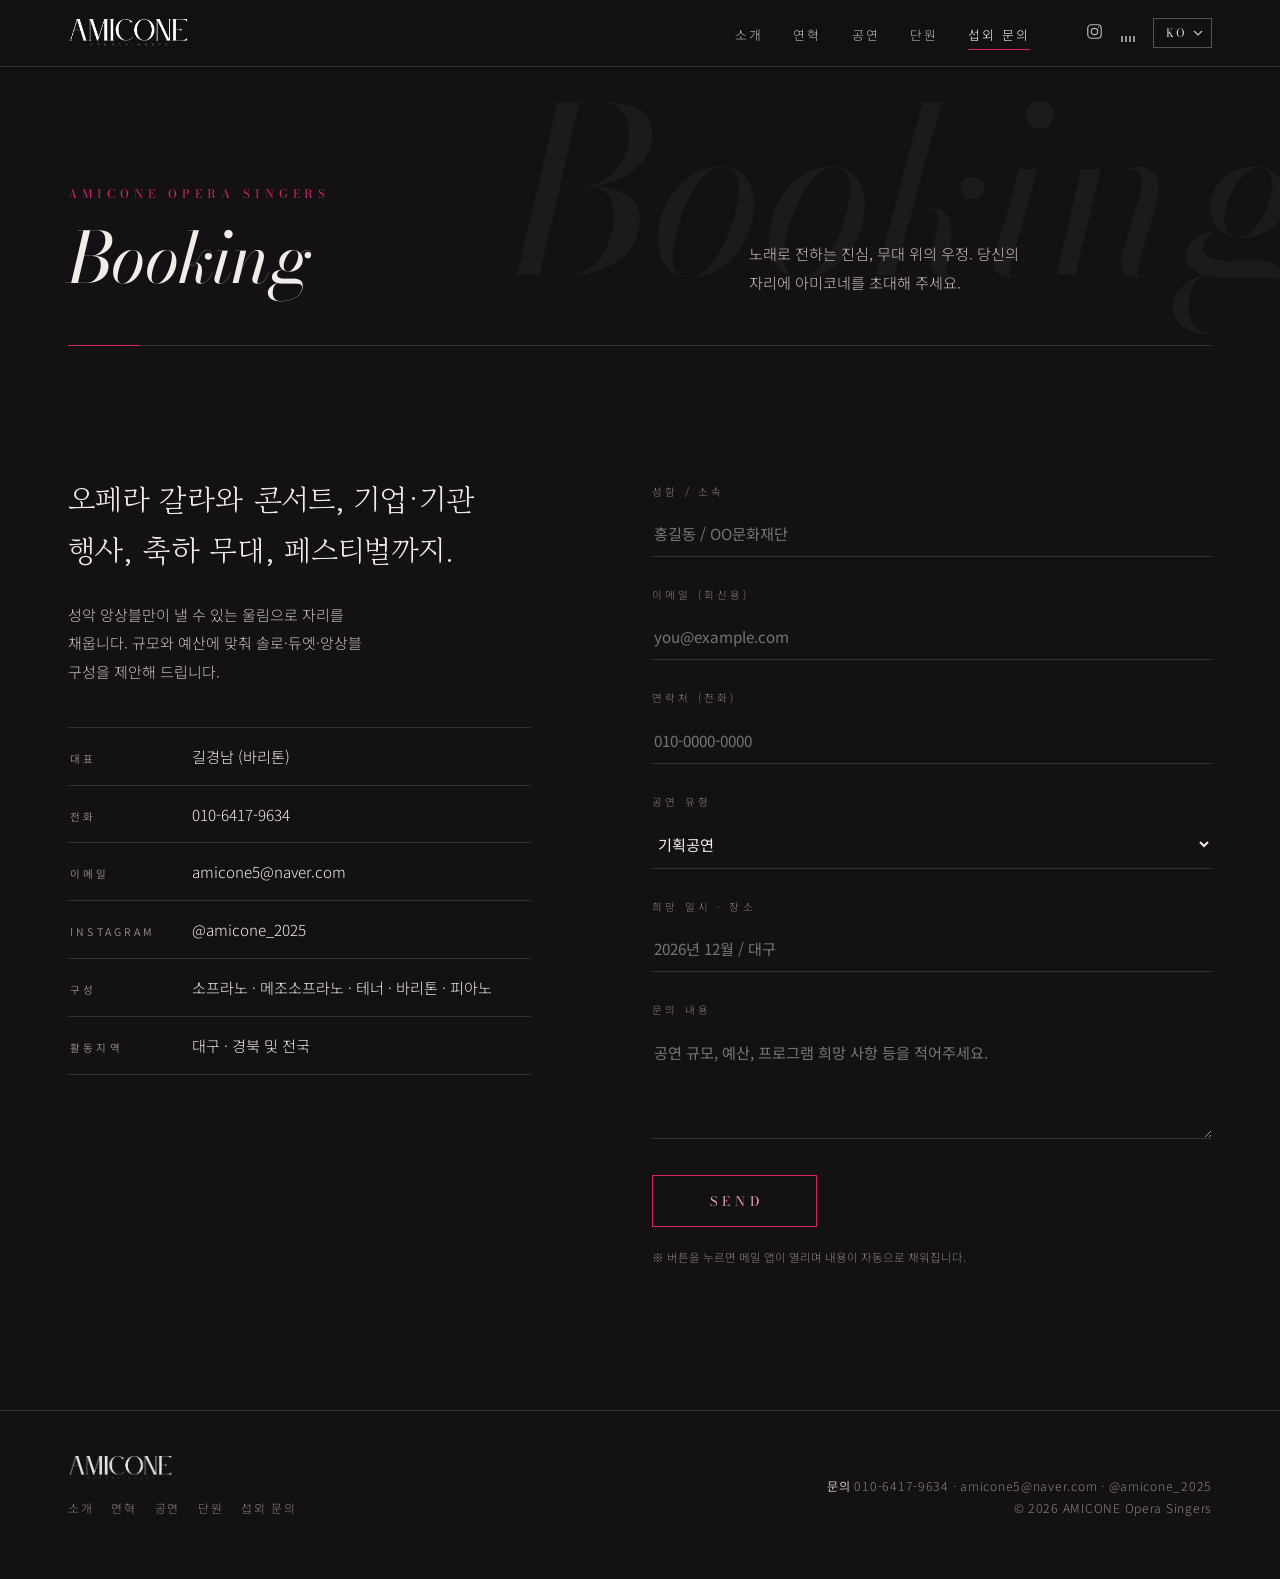
==== commit 473c023e: "Add files via upload" ====
--- a/contact.html
+++ b/contact.html
@@ -4,57 +4,57 @@
 <meta charset="UTF-8">
 <meta name="viewport" content="width=device-width, initial-scale=1.0">
 <title>섭외 문의 · Booking | AMICONE 아미코네</title>
-<meta name="description" content="아미코네 섭외 문의 — 기획공연·기업/기관 행사·축하 연주·페스티벌 초청. 010-6417-9634 · amicone5@naver.com">
+<meta name="description" content="아미코네 공연 섭외 문의 — 오페라 갈라, 콘서트, 기업·기관 행사, 축하 무대. 010-6417-9634 · amicone5@naver.com">
+<meta name="naver-site-verification" content="9a0f76e44c201f1463980ef86291eae53fe112b9" />
+<meta name="google-site-verification" content="JLCzoi-6v235_WA_0eOu0-y-CcuUtQU_6XI-BRIx2AM" />
+<link rel="canonical" href="https://amicone.co.kr/contact.html">
 <meta property="og:type" content="website">
-<meta property="og:title" content="섭외 문의 · Booking | AMICONE">
-<meta property="og:description" content="기획공연·기업/기관 행사·축하 연주·페스티벌 초청 문의.">
-<meta property="og:image" content="assets/hero.jpg">
+<meta property="og:url" content="https://amicone.co.kr/contact.html">
+<meta property="og:title" content="섭외 문의 · Booking | AMICONE 아미코네">
+<meta property="og:description" content="아미코네 공연 섭외 문의 — 오페라 갈라, 콘서트, 기업·기관 행사, 축하 무대. 010-6417-9634 · amicone5@naver.com">
+<meta property="og:image" content="https://amicone.co.kr/assets/sl01.jpg">
 <link rel="icon" href="assets/logo_dark.png" type="image/png">
 <link rel="preconnect" href="https://fonts.googleapis.com">
-<link href="https://fonts.googleapis.com/css2?family=Cormorant+Garamond:ital,wght@0,300;0,400;0,500;0,600;1,300;1,400&family=Noto+Serif+KR:wght@200;300;400;600&family=Noto+Sans+KR:wght@300;400;500&display=swap" rel="stylesheet">
-<link rel="stylesheet" href="assets/style.css">
+<link rel="preconnect" href="https://fonts.gstatic.com" crossorigin>
+<link href="https://fonts.googleapis.com/css2?family=Bodoni+Moda:ital,opsz,wght@0,6..96,400;0,6..96,500;1,6..96,400&family=Gowun+Batang:wght@400;700&family=Noto+Sans+KR:wght@300;400;500&display=swap" rel="stylesheet">
+<link rel="stylesheet" href="assets/style.css?v=4">
 </head>
 <body>
-
-<nav id="nav" class="static-solid">
+<nav id="nav" class="bar">
   <div class="wrap">
-    <a href="./" class="logo"><img src="assets/logo.png" alt="AMICONE Opera Singers"></a>
-    <div class="nav-right">
-      <ul id="navlinks">
-        <li><a href="./" data-i18n="n1">소개</a></li>
-        <li><a href="history.html" data-i18n="n2">연혁</a></li>
-        <li><a href="sketches.html" data-i18n="n3">연주 스케치</a></li>
-        <li><a href="members.html" data-i18n="n4">단원</a></li>
-        <li><a href="contact.html" class="active" data-i18n="n5">섭외 문의</a></li>
-      </ul>
-      <a class="nav-ig" href="https://www.instagram.com/amicone_2025/" target="_blank" rel="noopener" aria-label="Instagram"><svg width="18" height="18" viewBox="0 0 24 24" fill="none" stroke="currentColor" stroke-width="1.6"><rect x="2.5" y="2.5" width="19" height="19" rx="5"/><circle cx="12" cy="12" r="4.5"/><circle cx="17.8" cy="6.2" r="1" fill="currentColor" stroke="none"/></svg></a>
-      <select class="lang-sel" id="langSel" onchange="setLang(this.value)" aria-label="Language">
-        <option value="ko">한국어</option><option value="en">English</option><option value="it">Italiano</option>
-      </select>
-      <button class="menu-btn" onclick="document.getElementById('navlinks').classList.toggle('open')">☰</button>
-    </div>
+    <a class="lg" href="./"><img src="assets/logo.png" alt="AMICONE Opera Singers"></a>
+    <ul>
+      <li class="pg"><a href="./" data-i18n="n1">소개</a></li><li class="pg"><a href="history.html" data-i18n="n2">연혁</a></li><li class="pg"><a href="sketches.html" data-i18n="n3">공연</a></li><li class="pg"><a href="members.html" data-i18n="n4">단원</a></li><li class="pg"><a href="contact.html" class="active" data-i18n="n5">섭외 문의</a></li>
+      <li class="tools">
+        <a class="ig" href="https://www.instagram.com/amicone_2025/" target="_blank" rel="noopener" aria-label="Instagram"><svg width="17" height="17" viewBox="0 0 24 24" fill="none" stroke="currentColor" stroke-width="1.6" aria-hidden="true"><rect x="2.5" y="2.5" width="19" height="19" rx="5"/><circle cx="12" cy="12" r="4.5"/><circle cx="17.8" cy="6.2" r="1" fill="currentColor" stroke="none"/></svg></a>
+        <button class="snd" id="sndBtn" type="button" aria-label="Sound" title="Sound"><i></i><i></i><i></i><i></i></button>
+        <select class="lang" id="langSel" onchange="setLang(this.value)" aria-label="Language">
+          <option value="ko">KO</option><option value="en">EN</option><option value="it">IT</option>
+        </select>
+        <button class="burger" id="burger" type="button" aria-label="Menu"><i></i><i></i></button>
+      </li>
+    </ul>
   </div>
 </nav>
-
-<header class="subhero">
-  <div class="bg"></div>
-  <div class="shade"></div>
-  <div class="subhero-inner">
-    <div class="wrap">
-      <span class="label">Booking</span>
-      <h1>Booking</h1>
-      <p class="ko" data-i18n="n5">섭외 문의</p>
+<div id="mnav"><span class="wm">Amicone</span><a href="./" data-i18n="n1">소개</a><a href="history.html" data-i18n="n2">연혁</a><a href="sketches.html" data-i18n="n3">공연</a><a href="members.html" data-i18n="n4">단원</a><a href="contact.html" class="active" data-i18n="n5">섭외 문의</a><div class="m"><span>Amicone · Daegu</span><span>Opera Singers</span></div></div>
+<audio id="bgm" loop preload="auto" src="assets/bgm.mp3"></audio>
+<div class="snd-hint" id="sndHint" data-i18n="snd_hint">♪ 소리를 켜려면 상단 버튼을 누르세요</div>
+<header class="ph">
+  <span class="wm">Booking</span>
+  <div class="wrap">
+    <div class="g">
+      <div class="t"><p class="eyebrow acc">Amicone Opera Singers</p><h1>Booking</h1></div>
+      <p class="lede" data-i18n="c_lede">노래로 전하는 진심, 무대 위의 우정. 당신의 자리에 아미코네를 초대해 주세요.</p>
     </div>
+    <div class="rule"></div>
   </div>
 </header>
-
 <section id="contact" class="contact">
   <div class="wrap">
     <div class="contact-grid">
-      <div class="rv">
-        <span class="label">Booking</span>
-        <p class="lede" data-i18n="c_lede">노래로 전하는 진심, 무대 위의 우정.<br>당신의 자리에 아미코네를 초대해 주세요.</p>
-        <p class="desc" data-i18n="c_desc">오페라 갈라와 콘서트, 기업·기관 행사, 축하 무대, 페스티벌까지 — 성악 앙상블만이 낼 수 있는 울림으로 자리를 채웁니다. 규모와 예산에 맞춰 솔로·듀엣·앙상블 구성을 제안해 드립니다.</p>
+      <div class="info rv">
+        <p class="lede" data-i18n="c_lede2">오페라 갈라와 콘서트, 기업·기관 행사, 축하 무대, 페스티벌까지.</p>
+        <p class="desc" data-i18n="c_desc">성악 앙상블만이 낼 수 있는 울림으로 자리를 채웁니다. 규모와 예산에 맞춰 솔로·듀엣·앙상블 구성을 제안해 드립니다.</p>
         <div class="c-lines">
           <div><b data-i18n="cl1">대표</b><span data-i18n="c_rep">길경남 (바리톤)</span></div>
           <div><b data-i18n="cl2">전화</b><a href="tel:010-6417-9634">010-6417-9634</a></div>
@@ -81,22 +81,13 @@
     </div>
   </div>
 </section>
-
 <footer>
   <div class="wrap">
-    <div><div class="flogo"><img src="assets/logo.png" alt="AMICONE"></div>
-    <div class="fnav">
-      <a href="./" data-i18n="n1">소개</a>
-      <a href="history.html" data-i18n="n2">연혁</a>
-      <a href="sketches.html" data-i18n="n3">연주 스케치</a>
-      <a href="members.html" data-i18n="n4">단원</a>
-      <a href="contact.html" data-i18n="n5">섭외 문의</a>
-    </div>
-    <a class="ig" href="https://www.instagram.com/amicone_2025/" target="_blank" rel="noopener" aria-label="Instagram"><svg width="15" height="15" viewBox="0 0 24 24" fill="none" stroke="currentColor" stroke-width="1.6"><rect x="2.5" y="2.5" width="19" height="19" rx="5"/><circle cx="12" cy="12" r="4.5"/><circle cx="17.8" cy="6.2" r="1" fill="currentColor" stroke="none"/></svg> @amicone_2025</a></div>
-    <p data-i18n="foot">문의 010-6417-9634 · amicone5@naver.com<br>© 2026 AMICONE Opera Singers</p>
+    <div><a class="lg" href="./"><img src="assets/logo.png" alt="AMICONE"></a>
+      <div class="fnav"><a href="./" data-i18n="n1">소개</a><a href="history.html" data-i18n="n2">연혁</a><a href="sketches.html" data-i18n="n3">공연</a><a href="members.html" data-i18n="n4">단원</a><a href="contact.html" data-i18n="n5">섭외 문의</a></div></div>
+    <p><b data-i18n="f_contact">문의</b> <a href="tel:010-6417-9634">010-6417-9634</a> · <a href="mailto:amicone5@naver.com">amicone5@naver.com</a> · <a href="https://www.instagram.com/amicone_2025/" target="_blank" rel="noopener">@amicone_2025</a><br>© 2026 AMICONE Opera Singers</p>
   </div>
 </footer>
-
-<script src="assets/app.js"></script>
+<script src="assets/app.js?v=4"></script>
 </body>
 </html>
--- a/assets/style.css
+++ b/assets/style.css
@@ -1,247 +1,288 @@
+/* ===================== AMICONE — Black & Fuchsia (v4, 2026-09-06) ===================== */
 :root{
-  --black:#2f2724; --char:#3a302c; --char2:#463a35;
-  --ivory:#f4dfd6; --ivory2:#ecd1c6; --paper:#f9ede7;
-  --acc:#8a6f63; --acc-soft:#dcbba9;
-  --ink:#3a2a25; --ink-soft:#6b5750; --ink-dim:#98837b;
-  --w-ink:#f5ebe6; --w-dim:#c2aea5;
-  --hairline-d:rgba(255,255,255,.16); --hairline-l:rgba(58,42,37,.16);
+  --bg:#141114;--bg2:#1c1719;--bg3:#241d20;
+  --ink:#f2ebe8;--ink2:#cbbfc0;--dim:#8f8085;
+  --acc:#d2286a;--acc2:#f3a9c5;
+  --line:rgba(242,235,232,.14);
+  --hero-shade:rgba(20,17,20,.74);
 }
 *{margin:0;padding:0;box-sizing:border-box}
 html{scroll-behavior:smooth}
-body{background:var(--char);color:var(--w-ink);font-family:'Noto Sans KR',sans-serif;font-weight:300;line-height:1.9;letter-spacing:.01em;overflow-x:hidden}
-h1,h2,h3,.serif{font-family:'Noto Serif KR',serif;font-weight:300}
-.en{font-family:'Cormorant Garamond',serif}
+body{background:var(--bg);color:var(--ink);font-family:'Noto Sans KR',sans-serif;font-weight:300;line-height:1.9;overflow-x:hidden}
 a{color:inherit;text-decoration:none}
 img{max-width:100%;display:block}
+button{font-family:inherit}
 ::selection{background:var(--acc);color:#fff}
-.wrap{max-width:1180px;margin:0 auto;padding:0 30px;position:relative}
-.label{font-family:'Cormorant Garamond',serif;font-size:.85rem;letter-spacing:.55em;text-indent:.55em;text-transform:uppercase;color:var(--acc-soft)}
-.light .label{color:var(--acc)}
+.wrap{max-width:1240px;margin:0 auto;padding:0 clamp(20px,4vw,48px)}
+.en{font-family:'Bodoni Moda',serif}
+.eyebrow{font-family:'Bodoni Moda',serif;font-size:.74rem;letter-spacing:.42em;text-transform:uppercase;color:var(--dim)}
+.eyebrow.acc{color:var(--acc)}
 
 /* reveal */
-.rv{opacity:0;transform:translateY(30px);transition:opacity 1.1s cubic-bezier(.16,.84,.3,1),transform 1.1s cubic-bezier(.16,.84,.3,1)}
+.rv{opacity:0;transform:translateY(24px);transition:opacity 1.1s cubic-bezier(.16,.84,.3,1),transform 1.1s cubic-bezier(.16,.84,.3,1)}
 .rv.on{opacity:1;transform:none}
 .rv.d1{transition-delay:.12s}.rv.d2{transition-delay:.24s}.rv.d3{transition-delay:.36s}
 
-/* ---------- Nav ---------- */
-nav{position:fixed;inset:0 0 auto;z-index:100;transition:background .45s,border-color .45s;border-bottom:1px solid transparent}
-nav.solid{background:rgba(47,39,36,.9);backdrop-filter:blur(16px);border-bottom-color:var(--hairline-d)}
-nav.static-solid{background:rgba(47,39,36,.97);backdrop-filter:blur(16px);border-bottom-color:var(--hairline-d)}
-nav .wrap{display:flex;align-items:center;justify-content:space-between;height:80px}
-.logo img{height:40px;width:auto;display:block}
-nav ul{display:flex;gap:26px;list-style:none;flex-wrap:nowrap}
-nav ul a{color:var(--w-dim);font-size:.78rem;letter-spacing:.18em;transition:color .3s;white-space:nowrap;position:relative}
-nav ul a:hover{color:#fff}
-nav ul a.active{color:#fff}
-nav ul a.active::after{content:"";position:absolute;left:0;right:0;bottom:-7px;height:1px;background:var(--acc-soft)}
-.menu-btn{display:none;background:none;border:none;color:#fff;font-size:1.4rem;cursor:pointer}
-.nav-right{display:flex;align-items:center;gap:18px;flex-shrink:0}
-.lang-sel{background:rgba(255,255,255,.06);border:1px solid var(--hairline-d);color:var(--w-ink);font-family:inherit;font-size:.76rem;letter-spacing:.04em;padding:6px 8px;cursor:pointer;border-radius:0;width:auto;flex-shrink:0}
-.lang-sel option{background:#3a302c;color:#eee}
-.nav-ig{display:inline-flex;align-items:center;color:var(--w-dim);transition:color .3s}
-.nav-ig:hover{color:#fff}
-
-/* ---------- Hero (home) ---------- */
-.hero{position:relative;min-height:100vh;display:flex;align-items:flex-end;overflow:hidden}
-.hero .bg{position:absolute;inset:0;background:url('hero.jpg') center 30%/cover no-repeat;animation:slowZoom 14s ease-out both}
-@keyframes slowZoom{from{transform:scale(1.08)}to{transform:scale(1)}}
-.hero .shade{position:absolute;inset:0;background:linear-gradient(180deg,rgba(47,39,36,.5) 0%,rgba(47,39,36,.08) 38%,rgba(47,39,36,.88) 100%)}
-.hero-inner{position:relative;z-index:2;width:100%;padding:0 0 9vh}
-.hero .kicker{font-size:.78rem;letter-spacing:.5em;color:#d5d6d8;margin-bottom:22px;animation:fadeUp 1.4s .3s cubic-bezier(.16,.84,.3,1) both}
-.hero .hero-logo{width:clamp(260px,38vw,560px);height:auto;filter:drop-shadow(0 4px 14px rgba(0,0,0,.9)) drop-shadow(0 2px 46px rgba(0,0,0,.55));animation:fadeUp 1.4s .5s cubic-bezier(.16,.84,.3,1) both}
-.hero .sub{display:flex;flex-wrap:wrap;align-items:baseline;gap:14px 34px;margin-top:34px;animation:fadeUp 1.4s .7s cubic-bezier(.16,.84,.3,1) both}
-.hero .sub p{font-family:'Noto Serif KR',serif;font-size:1.05rem;color:#e6e6e4;letter-spacing:.08em}
-.hero .sub span{font-size:.75rem;letter-spacing:.3em;color:#b8bcc4;border:1px solid rgba(255,255,255,.3);padding:8px 20px}
-@keyframes fadeUp{from{opacity:0;transform:translateY(28px)}to{opacity:1;transform:none}}
-.scroll-hint{position:absolute;right:42px;bottom:9vh;z-index:2;writing-mode:vertical-rl;font-size:.66rem;letter-spacing:.4em;color:#cfd0d2;display:flex;align-items:center;gap:14px}
-.scroll-hint i{width:1px;height:64px;background:rgba(255,255,255,.35);position:relative;overflow:hidden}
-.scroll-hint i::after{content:"";position:absolute;top:-20px;left:0;width:1px;height:20px;background:#fff;animation:drip 2.2s infinite}
-@keyframes drip{to{top:70px}}
-
-/* ---------- Sub-hero (inner pages) ---------- */
-.subhero{position:relative;min-height:58vh;display:flex;align-items:flex-end;overflow:hidden;background:var(--char)}
-.subhero .bg{position:absolute;inset:0;background:url('hero.jpg') center 10%/cover no-repeat;opacity:.28;filter:grayscale(.4);animation:slowZoom 16s ease-out both}
-.subhero .shade{position:absolute;inset:0;background:linear-gradient(180deg,rgba(58,48,44,.55) 0%,rgba(58,48,44,.75) 60%,rgba(58,48,44,.95) 100%)}
-.subhero-inner{position:relative;z-index:2;width:100%;padding:132px 0 7vh}
-.subhero .label{display:block;margin-bottom:18px;animation:fadeUp 1.2s .2s cubic-bezier(.16,.84,.3,1) both}
-.subhero h1{font-family:'Cormorant Garamond',serif;font-weight:400;color:#fff;font-size:clamp(2.6rem,7vw,5rem);line-height:1;letter-spacing:.05em;animation:fadeUp 1.2s .35s cubic-bezier(.16,.84,.3,1) both}
-.subhero .ko{font-family:'Noto Serif KR',serif;font-size:1.15rem;color:var(--w-dim);letter-spacing:.14em;margin-top:16px;animation:fadeUp 1.2s .5s cubic-bezier(.16,.84,.3,1) both}
-
-/* ---------- Intro (ivory) ---------- */
-.light{background:var(--ivory);color:var(--ink)}
-.intro{padding:130px 0 110px}
-.intro-grid{display:grid;grid-template-columns:1.05fr .95fr;gap:80px;align-items:start}
-.intro h2{font-size:clamp(1.9rem,3.6vw,2.7rem);line-height:1.55;letter-spacing:.02em;margin-top:26px}
-.intro h2 b{font-weight:600;color:var(--acc)}
-.intro .body p{color:var(--ink-soft);margin-bottom:1.4em;font-size:.98rem}
-.intro .body strong{color:var(--ink);font-weight:500}
-.intro-photo-col{align-self:center}
-.intro-photo{position:relative;overflow:hidden}
-.intro-photo img{width:100%;aspect-ratio:4/3;object-fit:cover;display:block}
-.intro-photo figcaption{position:absolute;left:0;bottom:30px;background:var(--acc);color:#fff;font-family:'Cormorant Garamond',serif;letter-spacing:.24em;font-size:.82rem;padding:11px 22px;text-transform:uppercase;white-space:nowrap;box-shadow:0 10px 30px rgba(0,0,0,.28)}
-.stats{display:grid;grid-template-columns:repeat(4,1fr);border-top:1px solid var(--hairline-l);margin-top:84px}
-.stat{padding:34px 8px 6px;border-left:1px solid var(--hairline-l);text-align:center}
-.stat:first-child{border-left:none}
-.stat .num{font-family:'Cormorant Garamond',serif;font-size:3rem;line-height:1;color:var(--ink)}
-.stat .num i{font-style:normal;color:var(--acc);font-size:1.8rem}
-.stat .lbl{font-size:.72rem;letter-spacing:.26em;color:var(--ink-dim);margin-top:10px}
-
-/* ---------- Facts band ---------- */
-.facts{background:var(--ivory2);padding:64px 0}
-.facts dl{display:grid;grid-template-columns:repeat(3,1fr);gap:34px 60px}
-.facts div{border-top:1px solid var(--hairline-l);padding-top:18px}
-.facts dt{font-size:.7rem;letter-spacing:.32em;color:var(--acc);margin-bottom:6px}
-.facts dd{font-family:'Noto Serif KR',serif;font-size:1.02rem;color:var(--ink)}
-
-/* ---------- Quote band (dark, full-bleed photo) ---------- */
-.quote{position:relative;padding:150px 0;overflow:hidden;background:var(--black)}
-.quote .bg{position:absolute;inset:0;background:url('group2.jpg') center 35%/cover no-repeat;opacity:.38}
-.quote .shade{position:absolute;inset:0;background:linear-gradient(90deg,rgba(47,39,36,.92),rgba(47,39,36,.4))}
-.quote .wrap{position:relative;z-index:2}
-.quote blockquote{font-family:'Cormorant Garamond',serif;font-style:italic;font-size:clamp(1.8rem,3.6vw,2.8rem);line-height:1.35;color:#fff;max-width:640px}
-.quote .who{margin-top:26px;font-size:.78rem;letter-spacing:.3em;color:var(--acc-soft)}
-
-/* ---------- Explore (home page nav cards) ---------- */
-.explore{background:var(--char2);padding:120px 0}
-.explore .sec-head{margin-bottom:56px}
-.exp-grid{display:grid;grid-template-columns:repeat(4,1fr);gap:22px}
-.exp-card{display:block;border:1px solid var(--hairline-d);padding:40px 26px;transition:background .4s,border-color .4s,transform .4s;position:relative;overflow:hidden}
-.exp-card:hover{background:rgba(255,255,255,.03);border-color:var(--acc-soft);transform:translateY(-4px)}
-.exp-card .en{display:block;font-family:'Cormorant Garamond',serif;font-style:italic;font-size:1.05rem;color:var(--acc-soft);margin-bottom:14px}
-.exp-card h3{font-size:1.35rem;color:#fff;letter-spacing:.06em}
-.exp-card p{font-size:.82rem;color:var(--w-dim);margin-top:12px;line-height:1.7}
-.exp-card .arrow{margin-top:22px;font-size:.72rem;letter-spacing:.28em;color:var(--acc-soft)}
-
-/* ---------- Section head ---------- */
-.sec-head{margin-bottom:80px}
-.sec-head.center{text-align:center}
-.sec-head h2{font-size:clamp(2rem,4.4vw,3rem);letter-spacing:.05em;margin-top:20px;color:#fff}
-.light .sec-head h2{color:var(--ink)}
-
-/* ---------- History / timeline ---------- */
-.history{padding:120px 0 110px;background:var(--char2)}
-.timeline{max-width:840px;margin:0 auto}
-.t-item{display:grid;grid-template-columns:130px 1fr;gap:40px;padding:26px 6px;border-bottom:1px solid var(--hairline-d);align-items:baseline;transition:background .3s}
-.t-item:hover{background:rgba(255,255,255,.035)}
-.t-item .year{font-family:'Cormorant Garamond',serif;font-size:2rem;color:var(--acc-soft);line-height:1}
-.t-item .desc{color:var(--w-dim);font-size:.95rem}
-.t-item .desc b{color:var(--w-ink);font-weight:400}
-.t-item .detail{display:block;margin-top:10px;padding-top:10px;border-top:1px dashed rgba(255,255,255,.08)}
-.t-item .detail p{font-size:.84rem;color:var(--w-dim);padding:2px 0 2px 16px;position:relative;line-height:1.7}
-.t-item .detail p::before{content:"";position:absolute;left:0;top:13px;width:6px;height:1px;background:var(--acc)}
-
-/* ---------- Posters / Gallery ---------- */
-.posters{padding:120px 0 140px;background:var(--black)}
-.poster-grid{display:grid;grid-template-columns:repeat(5,1fr);gap:18px}
-.pcard{cursor:pointer;position:relative;overflow:hidden;background:#241d1a}
-.pcard img{aspect-ratio:3/4.1;object-fit:cover;object-position:top;width:100%;filter:brightness(.92);transition:transform .8s cubic-bezier(.16,.84,.3,1),filter .5s}
-.pcard:hover img{transform:scale(1.05);filter:brightness(1)}
-.pcard .cap{position:absolute;inset:auto 0 0;padding:48px 18px 16px;background:linear-gradient(180deg,transparent,rgba(0,0,0,.85));opacity:0;transition:opacity .45s}
-.pcard:hover .cap{opacity:1}
-.pcard .cap .y{font-family:'Cormorant Garamond',serif;font-style:italic;color:var(--acc-soft);font-size:.95rem}
-.pcard .cap .t{font-size:.85rem;color:#fff;letter-spacing:.03em}
-.posters .more-note{text-align:center;margin-top:34px;font-size:.78rem;letter-spacing:.18em;color:var(--w-dim)}
-/* ensemble photo band (members page) */
-.ensemble{padding:90px 0 80px;background:var(--char)}
-.photo-grid{display:grid;grid-template-columns:2fr 1fr;gap:22px}
-.photo-grid .pcard img{aspect-ratio:auto;height:100%;object-fit:cover;object-position:center}
-.photo-grid .pcard{display:flex}
-.ens-lede{max-width:720px;margin:48px auto 0;text-align:center;font-family:'Noto Serif KR',serif;font-size:1.05rem;line-height:2;color:var(--w-dim)}
+/* ---------- intro (home) ---------- */
+#intro{position:fixed;inset:0;z-index:1000;background:var(--bg);display:flex;flex-direction:column;align-items:center;justify-content:center;clip-path:inset(0 0 0 0);transition:clip-path 1.5s cubic-bezier(.77,0,.18,1)}
+#intro.done{clip-path:inset(0 0 100% 0);pointer-events:none}
+#intro .lg{width:min(420px,62vw);opacity:0;animation:lgIn 1.8s .2s cubic-bezier(.16,.84,.3,1) both}
+@keyframes lgIn{from{opacity:0;clip-path:inset(0 50% 0 50%);transform:translateY(8px)}to{opacity:1;clip-path:inset(0 0 0 0);transform:none}}
+#intro .rule{width:0;height:1px;background:var(--acc);margin-top:34px;animation:ruleGrow 1.3s 1s cubic-bezier(.16,.84,.3,1) both}
+@keyframes ruleGrow{to{width:72px}}
+#intro .t{margin-top:18px;font-family:'Bodoni Moda',serif;font-size:.74rem;letter-spacing:.5em;text-indent:.5em;color:var(--dim);opacity:0;animation:fade 1.2s 1.3s both;text-align:center}
+#intro .t i{font-style:italic;color:var(--ink2);letter-spacing:.08em;font-size:.9rem;display:block;margin-top:4px;text-indent:0}
+#intro .enter{margin-top:40px;font-family:'Bodoni Moda',serif;font-size:.78rem;letter-spacing:.46em;text-indent:.46em;color:var(--ink);background:none;border:1px solid var(--line);padding:12px 30px;cursor:pointer;opacity:0;animation:fade 1s 2s both;transition:background .35s,color .35s,border-color .35s}
+#intro .enter small{display:block;font-family:'Noto Sans KR',sans-serif;font-size:.58rem;letter-spacing:.22em;text-indent:0;color:var(--dim);margin-top:6px}
+#intro .enter:hover{background:var(--acc);border-color:var(--acc);color:#fff}
+#intro .enter:hover small{color:#fff}
+#intro.done>*{opacity:0;transform:translateY(-14px);animation:none;transition:opacity .5s,transform .5s}
+@keyframes fade{from{opacity:0}to{opacity:1}}
+
+/* ---------- nav ---------- */
+nav{position:absolute;inset:0 0 auto;z-index:50;padding:24px 0}
+nav.bar{position:sticky;top:0;background:rgba(20,17,20,.92);backdrop-filter:blur(14px);border-bottom:1px solid var(--line);padding:18px 0}
+nav .wrap{display:flex;justify-content:space-between;align-items:center}
+nav .lg img{height:30px;width:auto}
+nav ul{display:flex;gap:30px;list-style:none;align-items:center}
+nav ul a{font-size:.8rem;letter-spacing:.16em;color:rgba(255,255,255,.72);position:relative;padding-bottom:4px;white-space:nowrap;transition:color .3s}
+nav ul a:hover,nav ul a.active{color:#fff}
+nav ul a.active::after{content:"";position:absolute;left:0;right:0;bottom:-2px;height:1px;background:var(--acc)}
+nav .tools{display:flex;align-items:center;gap:14px;margin-left:26px;flex-shrink:0}
+nav .tools>*{flex-shrink:0}
+nav .ig{display:inline-flex;color:rgba(255,255,255,.72);transition:color .3s}
+nav .ig:hover{color:#fff}
+nav .lang{width:auto;margin:0;appearance:none;-webkit-appearance:none;background:transparent;border:1px solid rgba(255,255,255,.28);color:rgba(255,255,255,.8);font-family:'Bodoni Moda',serif;font-size:.72rem;letter-spacing:.14em;padding:5px 24px 5px 12px;border-radius:0;cursor:pointer;background-image:url("data:image/svg+xml;utf8,<svg xmlns='http://www.w3.org/2000/svg' width='10' height='6' viewBox='0 0 10 6'><path d='M1 1l4 4 4-4' fill='none' stroke='%23cbbfc0' stroke-width='1.2'/></svg>");background-repeat:no-repeat;background-position:right 8px center}
+nav .lang option{background:#1c1719;color:#eee}
+/* sound toggle */
+nav .snd{display:none;align-items:flex-end;gap:2px;height:18px;background:none;border:0;cursor:pointer;padding:0 4px}
+nav .snd.show{display:inline-flex}
+nav .snd i{width:2px;height:6px;background:rgba(255,255,255,.55);transition:height .3s}
+nav .snd.on i{background:var(--acc2);animation:eq .9s ease-in-out infinite alternate}
+nav .snd.on i:nth-child(2){animation-delay:.15s}nav .snd.on i:nth-child(3){animation-delay:.3s}nav .snd.on i:nth-child(4){animation-delay:.45s}
+@keyframes eq{from{height:4px}to{height:16px}}
+.burger{display:none;width:34px;height:26px;flex:0 0 34px;background:none;border:0;cursor:pointer;position:relative}
+.burger i{position:absolute;left:8px;right:8px;height:1px;background:#fff;transition:transform .4s,top .4s,opacity .3s}
+.burger i:first-child{top:9px}.burger i:last-child{top:16px}
+.burger.x i:first-child{top:12px;transform:rotate(45deg)}.burger.x i:last-child{top:12px;transform:rotate(-45deg)}
+#mnav{position:fixed;inset:0;z-index:49;background:var(--bg);padding:110px 32px 34px;transform:translateY(-100%);visibility:hidden;transition:transform .6s cubic-bezier(.77,0,.18,1),visibility 0s .6s;display:flex;flex-direction:column}
+#mnav.open{transform:none;visibility:visible;transition:transform .6s cubic-bezier(.77,0,.18,1),visibility 0s}
+#mnav .wm{position:absolute;right:-6vw;bottom:8vh;font-family:'Bodoni Moda',serif;font-style:italic;font-size:26vw;color:var(--ink);opacity:.04;line-height:1;pointer-events:none}
+#mnav a{display:block;padding:12px 0;font-family:'Gowun Batang',serif;font-size:1.25rem;letter-spacing:.14em;opacity:0;transform:translateY(14px);transition:opacity .5s,transform .6s cubic-bezier(.16,.84,.3,1)}
+#mnav.open a{opacity:1;transform:none}
+#mnav.open a:nth-of-type(1){transition-delay:.22s}#mnav.open a:nth-of-type(2){transition-delay:.28s}#mnav.open a:nth-of-type(3){transition-delay:.34s}#mnav.open a:nth-of-type(4){transition-delay:.4s}#mnav.open a:nth-of-type(5){transition-delay:.46s}
+#mnav a.active{color:var(--acc2)}
+#mnav .m{margin-top:auto;font-family:'Bodoni Moda',serif;font-size:.8rem;letter-spacing:.14em;color:var(--dim);border-top:1px solid var(--line);padding-top:16px;display:flex;justify-content:space-between}
+@media(max-width:1000px){
+  nav ul li.pg{display:none}
+  .burger{display:block}
+  nav .tools{margin-left:0}
+}
+
+/* ---------- hero slideshow (home) ---------- */
+.hero{position:relative;height:min(92vh,880px);min-height:560px;overflow:hidden;background:#0e0c0d}
+.hero .sl{position:absolute;inset:0}
+.hero .sl img{position:absolute;inset:0;width:100%;height:100%;object-fit:cover;object-position:center 28%;opacity:0;transition:opacity 1.6s ease;transform:scale(1.06)}
+.hero .sl img.on{opacity:1;animation:kb 8.5s linear both}
+@keyframes kb{from{transform:scale(1.06)}to{transform:scale(1)}}
+.hero .shade{position:absolute;inset:0;background:linear-gradient(180deg,rgba(0,0,0,.3) 0%,rgba(0,0,0,0) 32%,rgba(0,0,0,0) 55%,var(--hero-shade) 100%)}
+.hero .txt{position:absolute;left:0;right:0;bottom:0;padding-bottom:clamp(36px,6vh,64px);z-index:3}
+.hero .txt .wrap{display:grid;grid-template-columns:1fr auto;align-items:end;gap:24px}
+.hero .eyebrow{color:rgba(255,255,255,.62);opacity:0;transform:translateY(12px);transition:opacity 1.1s .4s,transform 1.1s .4s}
+.hero h1{font-family:'Gowun Batang',serif;font-weight:400;color:#fff;font-size:clamp(1.4rem,2.5vw,2.15rem);line-height:1.5;margin-top:12px;max-width:30ch;word-break:keep-all;clip-path:inset(0 0 100% 0);transform:translateY(22px);transition:clip-path 1.4s .55s cubic-bezier(.16,.84,.3,1),transform 1.4s .55s cubic-bezier(.16,.84,.3,1)}
+.hero h1 b{font-weight:400;color:var(--acc2)}
+.ready .hero .eyebrow{opacity:1;transform:none}
+.ready .hero h1{clip-path:inset(0 0 0 0);transform:none}
+.hero .cap{display:flex;flex-direction:column;align-items:flex-end;gap:10px;color:rgba(255,255,255,.7);font-size:.74rem;letter-spacing:.14em;opacity:0;transition:opacity 1s 1.3s}
+.ready .hero .cap{opacity:1}
+.hero .cap .n{font-family:'Bodoni Moda',serif;font-size:1.05rem;letter-spacing:.06em;color:#fff}
+.hero .cap .n i{font-style:italic;color:rgba(255,255,255,.55);font-size:.85rem}
+.hero .cap .ctrl{display:flex;gap:14px}
+.hero .cap .ctrl button{background:none;border:1px solid rgba(255,255,255,.35);color:#fff;width:38px;height:38px;cursor:pointer;font-family:'Bodoni Moda',serif;font-size:1rem;transition:background .3s,border-color .3s}
+.hero .cap .ctrl button:hover{background:var(--acc);border-color:var(--acc)}
+.hero .bar{position:absolute;left:0;bottom:0;height:2px;background:var(--acc);width:0;z-index:4}
+.hero .bar.run{animation:bar 7s linear both}
+@keyframes bar{to{width:100%}}
+@media(max-width:700px){
+  .hero .eyebrow{font-size:.62rem;letter-spacing:.3em}
+  .hero{height:auto;min-height:0;padding-top:0}
+  .hero .sl{position:relative;height:auto;aspect-ratio:3/2;margin-top:86px}
+  .hero .sl img{object-fit:contain;object-position:center;background:#0e0c0d}
+  .hero .shade{display:none}
+  .hero .txt{position:static;padding:26px 0 34px;background:var(--bg)}
+  .hero .txt .wrap{grid-template-columns:1fr}
+  .hero .cap{align-items:flex-start}
+  .hero .bar{bottom:auto;top:calc(86px + 66.66vw - 2px)}
+}
+
+/* ---------- statement (home) ---------- */
+.state{padding:clamp(80px,11vw,150px) 0;position:relative;overflow:hidden}
+.state .wm{position:absolute;right:-2vw;top:-.1em;font-family:'Bodoni Moda',serif;font-style:italic;font-size:clamp(9rem,22vw,20rem);line-height:1;color:var(--ink);opacity:.045;pointer-events:none;user-select:none;letter-spacing:-.02em}
+.state .g{display:grid;grid-template-columns:repeat(12,1fr);gap:0 24px;position:relative}
+.state .lead{grid-column:1/8}
+.state h2{font-family:'Gowun Batang',serif;font-weight:400;font-size:clamp(1.6rem,3.2vw,2.8rem);line-height:1.5;margin-top:22px;word-break:keep-all;max-width:20ch}
+.state h2 b{font-weight:700;color:var(--acc)}
+.state .p{grid-column:8/13;align-self:end;color:var(--ink2);font-size:.97rem;max-width:40ch}
+.state .p strong{font-weight:500;color:var(--ink)}
+.state .p .more{display:inline-block;margin-top:26px;font-family:'Bodoni Moda',serif;font-size:.76rem;letter-spacing:.34em;color:var(--acc);border-bottom:1px solid var(--acc);padding-bottom:3px;transition:color .3s,border-color .3s}
+.state .p .more:hover{color:var(--ink);border-color:var(--ink)}
+@media(max-width:900px){.state .lead,.state .p{grid-column:1/13}.state .p{margin-top:36px}}
+
+/* ---------- on-stage band (home) ---------- */
+.stage{background:var(--bg2);padding:clamp(70px,9vw,120px) 0}
+.stage .g{display:grid;grid-template-columns:repeat(12,1fr);gap:0 24px;align-items:center}
+.stage .ph{grid-column:1/6;position:relative}
+.stage .ph img{aspect-ratio:3/4;object-fit:cover;object-position:center 40%;width:100%}
+.stage .tag{position:absolute;left:0;bottom:28px;background:var(--acc);color:#fff;font-family:'Bodoni Moda',serif;font-size:.72rem;letter-spacing:.3em;padding:10px 18px;text-transform:uppercase}
+.stage .q{grid-column:7/13}
+.stage .q .it{font-family:'Bodoni Moda',serif;font-style:italic;font-size:clamp(2rem,4.2vw,3.6rem);line-height:1.15;color:var(--ink);letter-spacing:-.01em}
+.stage .q .ko{font-family:'Gowun Batang',serif;font-size:clamp(1.05rem,1.6vw,1.3rem);line-height:1.8;margin-top:26px;color:var(--ink2);max-width:28ch;word-break:keep-all}
+.stage .q .src{margin-top:34px;padding-top:18px;border-top:1px solid var(--line);font-size:.78rem;letter-spacing:.06em;color:var(--dim)}
+.stage .q .src b{font-weight:400;color:var(--ink2)}
+.stage .side{grid-column:7/13;margin-top:34px;display:grid;grid-template-columns:1fr 1fr;gap:18px}
+.stage .side img{aspect-ratio:4/3;object-fit:cover;width:100%}
+@media(max-width:900px){.stage .ph,.stage .q,.stage .side{grid-column:1/13}.stage .q{margin-top:36px}}
+
+/* ---------- ledger (facts) ---------- */
+.ledger{padding:clamp(70px,9vw,120px) 0 clamp(90px,11vw,150px)}
+.ledger .eyebrow{margin-bottom:34px}
+.ledger dl{display:grid;grid-template-columns:repeat(4,1fr);border-top:1px solid var(--line)}
+.ledger dl div{padding:26px 22px 26px 0;border-bottom:1px solid var(--line)}
+.ledger dt{font-size:.68rem;letter-spacing:.3em;color:var(--dim);margin-bottom:8px}
+.ledger dd{font-family:'Gowun Batang',serif;font-size:1.02rem;color:var(--ink)}
+.ledger dd a:hover{color:var(--acc2)}
+@media(max-width:900px){.ledger dl{grid-template-columns:1fr 1fr}}
+@media(max-width:560px){.ledger dl{grid-template-columns:1fr}}
+
+/* ---------- inner page header ---------- */
+.ph{padding:clamp(60px,9vw,120px) 0 clamp(40px,5vw,64px);position:relative;overflow:hidden}
+.ph .wm{position:absolute;right:-3vw;top:10px;font-family:'Bodoni Moda',serif;font-style:italic;font-size:clamp(7rem,18vw,15rem);line-height:1;color:var(--ink);opacity:.04;pointer-events:none;user-select:none;white-space:nowrap}
+.ph .g{display:grid;grid-template-columns:repeat(12,1fr);gap:0 24px;align-items:end;position:relative}
+.ph .t{grid-column:1/8}
+.ph h1{font-family:'Bodoni Moda',serif;font-style:italic;font-weight:400;font-size:clamp(2.6rem,5.6vw,4.4rem);line-height:1.1;letter-spacing:-.01em;margin-top:14px;color:var(--ink)}
+.ph .lede{grid-column:8/13;color:var(--ink2);font-size:.95rem;max-width:36ch;word-break:keep-all}
+.ph .rule{height:1px;background:var(--line);margin-top:clamp(30px,4vw,48px);position:relative}
+.ph .rule::before{content:"";position:absolute;left:0;top:0;width:72px;height:1px;background:var(--acc)}
+@media(max-width:900px){.ph .t,.ph .lede{grid-column:1/13}.ph .lede{margin-top:22px}}
+
+/* ---------- history ---------- */
+.history{padding:clamp(40px,5vw,70px) 0 clamp(90px,11vw,150px)}
+.t-item{display:grid;grid-template-columns:150px 1fr 260px;gap:0 34px;padding:clamp(30px,4vw,48px) 0;border-bottom:1px solid var(--line);align-items:start}
+.t-item .year{font-family:'Bodoni Moda',serif;font-size:clamp(2.2rem,4vw,3.2rem);line-height:1;color:var(--ink);letter-spacing:-.01em}
+.t-item .year i{display:block;font-style:italic;font-size:.34em;color:var(--acc);margin-top:8px;letter-spacing:.06em}
+.t-item .desc{font-family:'Gowun Batang',serif;font-size:1.12rem;color:var(--ink);line-height:1.75;word-break:keep-all}
+.t-item .desc b{font-weight:700;color:var(--acc2)}
+.t-item .detail{display:block;margin-top:18px}
+.t-item .detail p{font-family:'Noto Sans KR',sans-serif;font-size:.86rem;color:var(--ink2);padding:5px 0 5px 18px;position:relative;line-height:1.75}
+.t-item .detail p::before{content:"";position:absolute;left:0;top:18px;width:8px;height:1px;background:var(--acc)}
+.t-item .pic img{width:100%;aspect-ratio:4/3;object-fit:cover;object-position:center 35%}
+.t-item .pic figcaption{font-size:.7rem;letter-spacing:.1em;color:var(--dim);margin-top:8px}
+@media(max-width:900px){.t-item{grid-template-columns:90px 1fr}.t-item .pic{grid-column:2;margin-top:22px;max-width:360px}.t-item .year{font-size:1.9rem}}
+@media(max-width:560px){.t-item{grid-template-columns:1fr;gap:12px}.t-item .pic{grid-column:1}}
+
+/* ---------- performances ---------- */
+.posters{padding:clamp(40px,5vw,70px) 0 clamp(70px,9vw,120px)}
+.sec-h{display:flex;align-items:baseline;justify-content:space-between;gap:20px;margin-bottom:30px;border-bottom:1px solid var(--line);padding-bottom:14px}
+.sec-h h2{font-family:'Gowun Batang',serif;font-weight:400;font-size:1.3rem;letter-spacing:.06em}
+.sec-h .en{font-style:italic;color:var(--dim);font-size:.95rem}
+.poster-grid{display:grid;grid-template-columns:repeat(5,1fr);gap:16px}
+.pcard{cursor:zoom-in;position:relative;overflow:hidden;background:var(--bg3)}
+.pcard img{aspect-ratio:3/4.1;object-fit:cover;object-position:top;width:100%;transition:transform .8s cubic-bezier(.16,.84,.3,1)}
+.pcard:hover img{transform:scale(1.04)}
+.pcard .cap{padding:12px 2px 0}
+.pcard .cap .y{font-family:'Bodoni Moda',serif;font-style:italic;color:var(--acc2);font-size:.9rem}
+.pcard .cap .t{font-size:.82rem;color:var(--ink2);line-height:1.6;word-break:keep-all}
+.onstage{padding:0 0 clamp(90px,11vw,150px)}
+.os-grid{display:grid;grid-template-columns:repeat(12,1fr);grid-auto-rows:auto;gap:16px}
+.os-grid .pcard:nth-child(1){grid-column:1/6;grid-row:1/3}
+.os-grid .pcard:nth-child(2){grid-column:6/13}
+.os-grid .pcard:nth-child(3){grid-column:6/10}
+.os-grid .pcard:nth-child(4){grid-column:10/13}
+.os-grid .pcard img{aspect-ratio:auto;height:100%;object-position:center 30%}
+.os-grid .pcard:nth-child(1) img{aspect-ratio:3/4}
+.os-grid .pcard:nth-child(2) img{aspect-ratio:16/9}
+.os-grid .pcard:nth-child(3) img,.os-grid .pcard:nth-child(4) img{aspect-ratio:4/3}
+.os-grid .pcard .cap{position:absolute;left:0;bottom:0;right:0;padding:40px 16px 14px;background:linear-gradient(180deg,transparent,rgba(0,0,0,.8));opacity:0;transition:opacity .4s}
+.os-grid .pcard:hover .cap{opacity:1}
+.os-grid .pcard .cap .t{color:#fff}
+.more-note{text-align:center;margin-top:30px;font-size:.74rem;letter-spacing:.18em;color:var(--dim)}
+@media(max-width:1000px){.poster-grid{grid-template-columns:repeat(3,1fr)}}
+@media(max-width:700px){.poster-grid{grid-template-columns:1fr 1fr;gap:12px}
+  .os-grid .pcard:nth-child(n){grid-column:1/13;grid-row:auto}.os-grid .pcard img{aspect-ratio:4/3!important}.os-grid .pcard .cap{opacity:1}}
 /* lightbox */
-.lb{position:fixed;inset:0;z-index:200;background:rgba(8,8,8,.94);display:none;align-items:center;justify-content:center;padding:5vh 5vw;cursor:zoom-out}
+.lb{position:fixed;inset:0;z-index:200;background:rgba(8,6,7,.95);display:none;align-items:center;justify-content:center;padding:5vh 5vw;cursor:zoom-out}
 .lb.open{display:flex}
 .lb img{max-height:90vh;max-width:92vw;width:auto;box-shadow:0 30px 90px rgba(0,0,0,.8)}
-.lb .x{position:absolute;top:26px;right:36px;font-size:1.6rem;color:#fff;cursor:pointer;font-family:serif}
-
-/* ---------- Members (ivory) ---------- */
-.members{padding:120px 0 120px}
-.member-grid{display:grid;grid-template-columns:repeat(3,1fr);gap:54px 44px;margin-top:10px}
-.member .photo{overflow:hidden;margin-bottom:20px;background:#e6cfc4;position:relative;aspect-ratio:3/4}
-.member .photo img{width:100%;height:100%;aspect-ratio:3/4;object-fit:cover;object-position:top;display:block;filter:grayscale(1);transition:filter .55s ease,transform .9s cubic-bezier(.16,.84,.3,1)}
-.member:hover .photo img{filter:grayscale(0);transform:scale(1.04)}
-/* 이재영: 검은 드레스 → 호버 시 파란 드레스로 크로스페이드 */
-.member .photo img.alt{position:absolute;inset:0;opacity:0;transition:opacity .7s ease,filter .55s ease,transform .9s cubic-bezier(.16,.84,.3,1)}
+.lb .x{position:absolute;top:26px;right:36px;font-size:1.6rem;color:#fff;cursor:pointer;font-family:'Bodoni Moda',serif}
+
+/* ---------- members ---------- */
+.ensemble{position:relative;overflow:hidden;background:var(--bg2)}
+.ensemble img{width:100%;height:min(70vh,640px);object-fit:cover;object-position:center 30%}
+.ensemble .shade{position:absolute;inset:0;background:linear-gradient(180deg,rgba(20,17,20,0) 40%,rgba(20,17,20,.55) 72%,rgba(20,17,20,.94) 100%)}
+.ensemble .txt{position:absolute;left:0;right:0;bottom:0;padding-bottom:clamp(30px,5vh,56px)}
+.ensemble .txt .wrap{display:grid;grid-template-columns:repeat(12,1fr);gap:0 24px;align-items:end}
+.ensemble .txt p{grid-column:1/9;font-family:'Gowun Batang',serif;font-size:clamp(1.05rem,1.7vw,1.35rem);line-height:1.8;color:#fff;word-break:keep-all}
+.ensemble .txt .src{grid-column:9/13;font-size:.72rem;letter-spacing:.12em;color:rgba(255,255,255,.6);text-align:right}
+@media(max-width:900px){.ensemble img{height:auto;aspect-ratio:4/3;object-fit:contain;background:var(--bg2)}.ensemble .txt p{grid-column:1/13;font-size:1rem}.ensemble .txt .src{grid-column:1/13;text-align:left;margin-top:8px}}
+.members{padding:clamp(70px,9vw,120px) 0 clamp(90px,11vw,150px)}
+.member-grid{display:grid;grid-template-columns:repeat(3,1fr);gap:60px 40px}
+.member .photo{overflow:hidden;margin-bottom:22px;background:var(--bg3);position:relative;aspect-ratio:3/4}
+.member .photo img{width:100%;height:100%;object-fit:cover;object-position:top;display:block;filter:grayscale(1) contrast(1.02);transition:filter .6s ease,transform .9s cubic-bezier(.16,.84,.3,1)}
+.member:hover .photo img{filter:grayscale(0);transform:scale(1.03)}
+.member .photo img.alt{position:absolute;inset:0;opacity:0;transition:opacity .7s ease,filter .6s ease,transform .9s cubic-bezier(.16,.84,.3,1)}
 .member:hover .photo img.alt{opacity:1}
-.member .inst{font-family:'Cormorant Garamond',serif;font-style:italic;font-size:.95rem;color:var(--acc);letter-spacing:.1em}
-.member h3{font-size:1.5rem;font-weight:400;letter-spacing:.1em;margin:6px 0 2px;color:var(--ink)}
-.member .title{font-size:.8rem;color:var(--ink-soft);letter-spacing:.04em;margin-bottom:16px;min-height:1.4em}
-.member ul{list-style:none}
-.member li{font-size:.82rem;color:var(--ink-dim);padding:2.5px 0;line-height:1.7}
+.member .inst{font-family:'Bodoni Moda',serif;font-style:italic;font-size:1rem;color:var(--acc2);letter-spacing:.06em}
+.member h3{font-family:'Gowun Batang',serif;font-size:1.5rem;font-weight:400;letter-spacing:.1em;margin:6px 0 2px;color:var(--ink)}
+.member .title{font-size:.78rem;color:var(--dim);letter-spacing:.06em;margin-bottom:16px;min-height:1.4em}
+.member ul{list-style:none;border-top:1px solid var(--line);padding-top:12px}
+.member li{font-size:.83rem;color:var(--ink2);padding:3px 0 3px 16px;line-height:1.7;position:relative}
+.member li::before{content:"";position:absolute;left:0;top:15px;width:6px;height:1px;background:var(--acc)}
 .member li.hideable{display:none}
 .member.open li.hideable{display:block}
-.member .more{display:inline-block;margin-top:12px;font-size:.7rem;letter-spacing:.26em;color:var(--acc);cursor:pointer}
+.member .more{display:inline-block;margin-top:14px;font-family:'Bodoni Moda',serif;font-size:.72rem;letter-spacing:.3em;color:var(--acc);cursor:pointer;transition:color .3s}
 .member .more:hover{color:var(--ink)}
-
-/* ---------- Contact ---------- */
-.contact{padding:120px 0 140px;background:var(--black);position:relative;overflow:hidden}
-.contact::before{content:"AMICONE";position:absolute;right:-3%;bottom:-6%;font-family:'Cormorant Garamond',serif;font-size:18rem;line-height:1;color:rgba(255,255,255,.035);letter-spacing:.05em;pointer-events:none}
-.contact-grid{display:grid;grid-template-columns:1fr 1.15fr;gap:90px;align-items:start}
-.contact .lede{font-family:'Noto Serif KR',serif;font-size:clamp(1.5rem,2.8vw,2rem);line-height:1.7;color:#fff;margin-top:24px}
-.contact .desc{color:var(--w-dim);font-size:.94rem;margin-top:24px}
-.c-lines{margin-top:44px;border-top:1px solid var(--hairline-d)}
-.c-lines div{display:flex;gap:26px;padding:15px 2px;border-bottom:1px solid var(--hairline-d);font-size:.95rem;align-items:baseline}
-.c-lines b{width:96px;flex-shrink:0;font-weight:400;font-size:.68rem;letter-spacing:.3em;color:var(--acc-soft)}
-.c-lines a:hover{color:var(--acc-soft)}
-form{display:grid;gap:20px}
-label{font-size:.68rem;letter-spacing:.3em;color:var(--acc-soft)}
-input,select,textarea{width:100%;background:transparent;border:none;border-bottom:1px solid var(--hairline-d);color:var(--w-ink);padding:12px 2px;font-family:inherit;font-size:.95rem;margin-top:6px;transition:border-color .3s;border-radius:0}
-select{color:var(--w-ink)} select option{background:#3a302c}
-input:focus,select:focus,textarea:focus{outline:none;border-bottom-color:var(--acc-soft)}
-textarea{min-height:110px;resize:vertical}
-.btn{justify-self:start;background:none;border:1px solid var(--acc-soft);color:var(--acc-soft);padding:16px 54px;font-size:.8rem;letter-spacing:.34em;text-indent:.34em;cursor:pointer;transition:background .35s,color .35s;margin-top:8px}
-.btn:hover{background:var(--acc-soft);color:#111}
-.form-note{font-size:.72rem;color:var(--w-dim)}
-
-/* ---------- Footer ---------- */
-footer{background:var(--black);border-top:1px solid var(--hairline-d);padding:54px 0}
-footer .wrap{display:flex;justify-content:space-between;align-items:center;gap:20px;flex-wrap:wrap}
-footer .flogo img{height:34px;width:auto;opacity:.9}
-footer .fnav{display:flex;gap:20px;flex-wrap:wrap;margin-top:14px}
-footer .fnav a{font-size:.74rem;letter-spacing:.14em;color:var(--w-dim);transition:color .3s}
-footer .fnav a:hover{color:var(--acc-soft)}
-footer .ig{display:inline-flex;align-items:center;gap:8px;margin-top:14px;font-size:.8rem;letter-spacing:.12em;color:var(--acc-soft);transition:color .3s}
-footer .ig:hover{color:#fff}
-footer p{font-size:.74rem;color:var(--w-dim);letter-spacing:.06em;text-align:right}
-
-/* ---------- Responsive ---------- */
-@media(max-width:1100px){
-  nav ul{position:fixed;top:80px;right:0;flex-direction:column;background:rgba(40,33,30,.97);border:1px solid var(--hairline-d);padding:30px 44px;gap:22px;transform:translateX(110%);transition:transform .35s}
-  nav ul.open{transform:none}
-  nav ul a.active::after{display:none}
-  .menu-btn{display:block}
-  .logo img{height:34px}
-  .intro-grid,.contact-grid{grid-template-columns:1fr;gap:50px}
-  .stats{grid-template-columns:repeat(2,1fr)}
-  .stat{border-top:1px solid var(--hairline-l)}
-  .facts dl{grid-template-columns:1fr 1fr}
-  .exp-grid{grid-template-columns:1fr 1fr}
-  .poster-grid{grid-template-columns:repeat(3,1fr)}
-  .photo-grid{grid-template-columns:1fr}
-  .member-grid{grid-template-columns:1fr 1fr;gap:44px 30px}
-  .t-item{grid-template-columns:84px 1fr;gap:22px}
-  .t-item .year{font-size:1.5rem}
-  .scroll-hint{display:none}
-  .contact::before{font-size:8rem}
-  .intro-photo figcaption{font-size:.74rem;padding:9px 16px;bottom:22px}
-  footer p{text-align:left}
-}
-@media(max-width:560px){
-  .exp-grid{grid-template-columns:1fr}
-  .subhero-inner{padding:120px 0 6vh}
-  .member-grid{grid-template-columns:1fr}
-  .facts dl{grid-template-columns:1fr}
-  .poster-grid{grid-template-columns:1fr 1fr;gap:12px}
-  .hero .hero-logo{width:min(82vw,360px)}
-}
-
-/* ---------- Mobile: show the whole group photo (no crop) ---------- */
-@media(max-width:820px){
-  .hero{min-height:86vh}
-  .hero .bg{background:#332a27 url('hero.jpg') center 80px/contain no-repeat;animation:none}
-  .hero .shade{background:linear-gradient(180deg,rgba(51,42,39,.3) 0,rgba(51,42,39,0) 120px,rgba(51,42,39,0) calc(80px + 46vw),#332a27 calc(80px + 66.7vw),#332a27 100%)}
-  .hero-inner{padding-bottom:7vh}
-  .subhero{min-height:auto}
-  .subhero .bg{background:#332a27 url('hero.jpg') center 80px/contain no-repeat;opacity:.55;animation:none;filter:none}
-  .subhero .shade{background:linear-gradient(180deg,rgba(51,42,39,.3) 0,rgba(51,42,39,0) 120px,rgba(51,42,39,0) calc(80px + 46vw),#332a27 calc(80px + 66.7vw),#332a27 100%)}
-  .subhero-inner{padding:calc(80px + 60vw) 0 6vh}
-}
+@media(max-width:1000px){.member-grid{grid-template-columns:1fr 1fr;gap:44px 30px}}
+@media(max-width:560px){.member-grid{grid-template-columns:1fr}}
+
+/* ---------- contact ---------- */
+.contact{padding:clamp(40px,5vw,70px) 0 clamp(90px,11vw,150px);position:relative;overflow:hidden}
+.contact-grid{display:grid;grid-template-columns:repeat(12,1fr);gap:0 24px;align-items:start}
+.contact .info{grid-column:1/6}
+.contact .lede{font-family:'Gowun Batang',serif;font-size:clamp(1.35rem,2.4vw,1.9rem);line-height:1.7;color:var(--ink);word-break:keep-all}
+.contact .desc{color:var(--ink2);font-size:.94rem;margin-top:24px;max-width:38ch;word-break:keep-all}
+.c-lines{margin-top:40px;border-top:1px solid var(--line)}
+.c-lines div{display:flex;gap:26px;padding:14px 2px;border-bottom:1px solid var(--line);font-size:.95rem;align-items:baseline}
+.c-lines b{width:96px;flex-shrink:0;font-weight:400;font-size:.66rem;letter-spacing:.3em;color:var(--dim)}
+.c-lines a:hover{color:var(--acc2)}
+form{grid-column:7/13;display:grid;gap:20px}
+label{font-size:.66rem;letter-spacing:.3em;color:var(--dim)}
+form input,form select,form textarea{width:100%;background:transparent;border:none;border-bottom:1px solid var(--line);color:var(--ink);padding:12px 2px;font-family:inherit;font-size:.95rem;margin-top:6px;transition:border-color .3s;border-radius:0}
+form select option{background:#1c1719}
+form input:focus,form select:focus,form textarea:focus{outline:none;border-bottom-color:var(--acc)}
+form textarea{min-height:110px;resize:vertical}
+.btn{justify-self:start;background:none;border:1px solid var(--acc);color:var(--acc2);padding:15px 52px;font-family:'Bodoni Moda',serif;font-size:.82rem;letter-spacing:.36em;text-indent:.36em;cursor:pointer;transition:background .35s,color .35s;margin-top:8px}
+.btn:hover{background:var(--acc);color:#fff}
+.form-note{font-size:.72rem;color:var(--dim)}
+@media(max-width:900px){.contact .info,form{grid-column:1/13}form{margin-top:50px}}
+
+/* ---------- footer ---------- */
+footer{border-top:1px solid var(--line);padding:44px 0 60px;background:var(--bg)}
+footer .wrap{display:flex;justify-content:space-between;align-items:flex-end;gap:24px;flex-wrap:wrap}
+footer .lg img{height:26px;width:auto;opacity:.9}
+footer .fnav{display:flex;gap:18px;flex-wrap:wrap;margin-top:16px}
+footer .fnav a{font-size:.74rem;letter-spacing:.14em;color:var(--dim);transition:color .3s}
+footer .fnav a:hover{color:var(--ink)}
+footer p{font-size:.76rem;color:var(--dim);letter-spacing:.06em;line-height:1.8;text-align:right}
+footer p b{font-weight:400;color:var(--ink2)}
+footer p a:hover{color:var(--acc2)}
+@media(max-width:700px){footer p{text-align:left}}
+
+/* ---------- sound hint ---------- */
+.snd-hint{position:fixed;left:50%;bottom:24px;transform:translateX(-50%);background:rgba(20,17,20,.9);border:1px solid var(--line);color:var(--ink2);font-size:.74rem;letter-spacing:.06em;padding:9px 16px;opacity:0;pointer-events:none;transition:opacity .4s;z-index:60}
+.snd-hint.show{opacity:1}
+
+@media(prefers-reduced-motion:reduce){
+  *{animation:none!important;transition:none!important}
+  #intro{display:none}
+  .hero h1,.hero .eyebrow,.hero .cap,.rv{opacity:1;clip-path:none;transform:none}
+}
